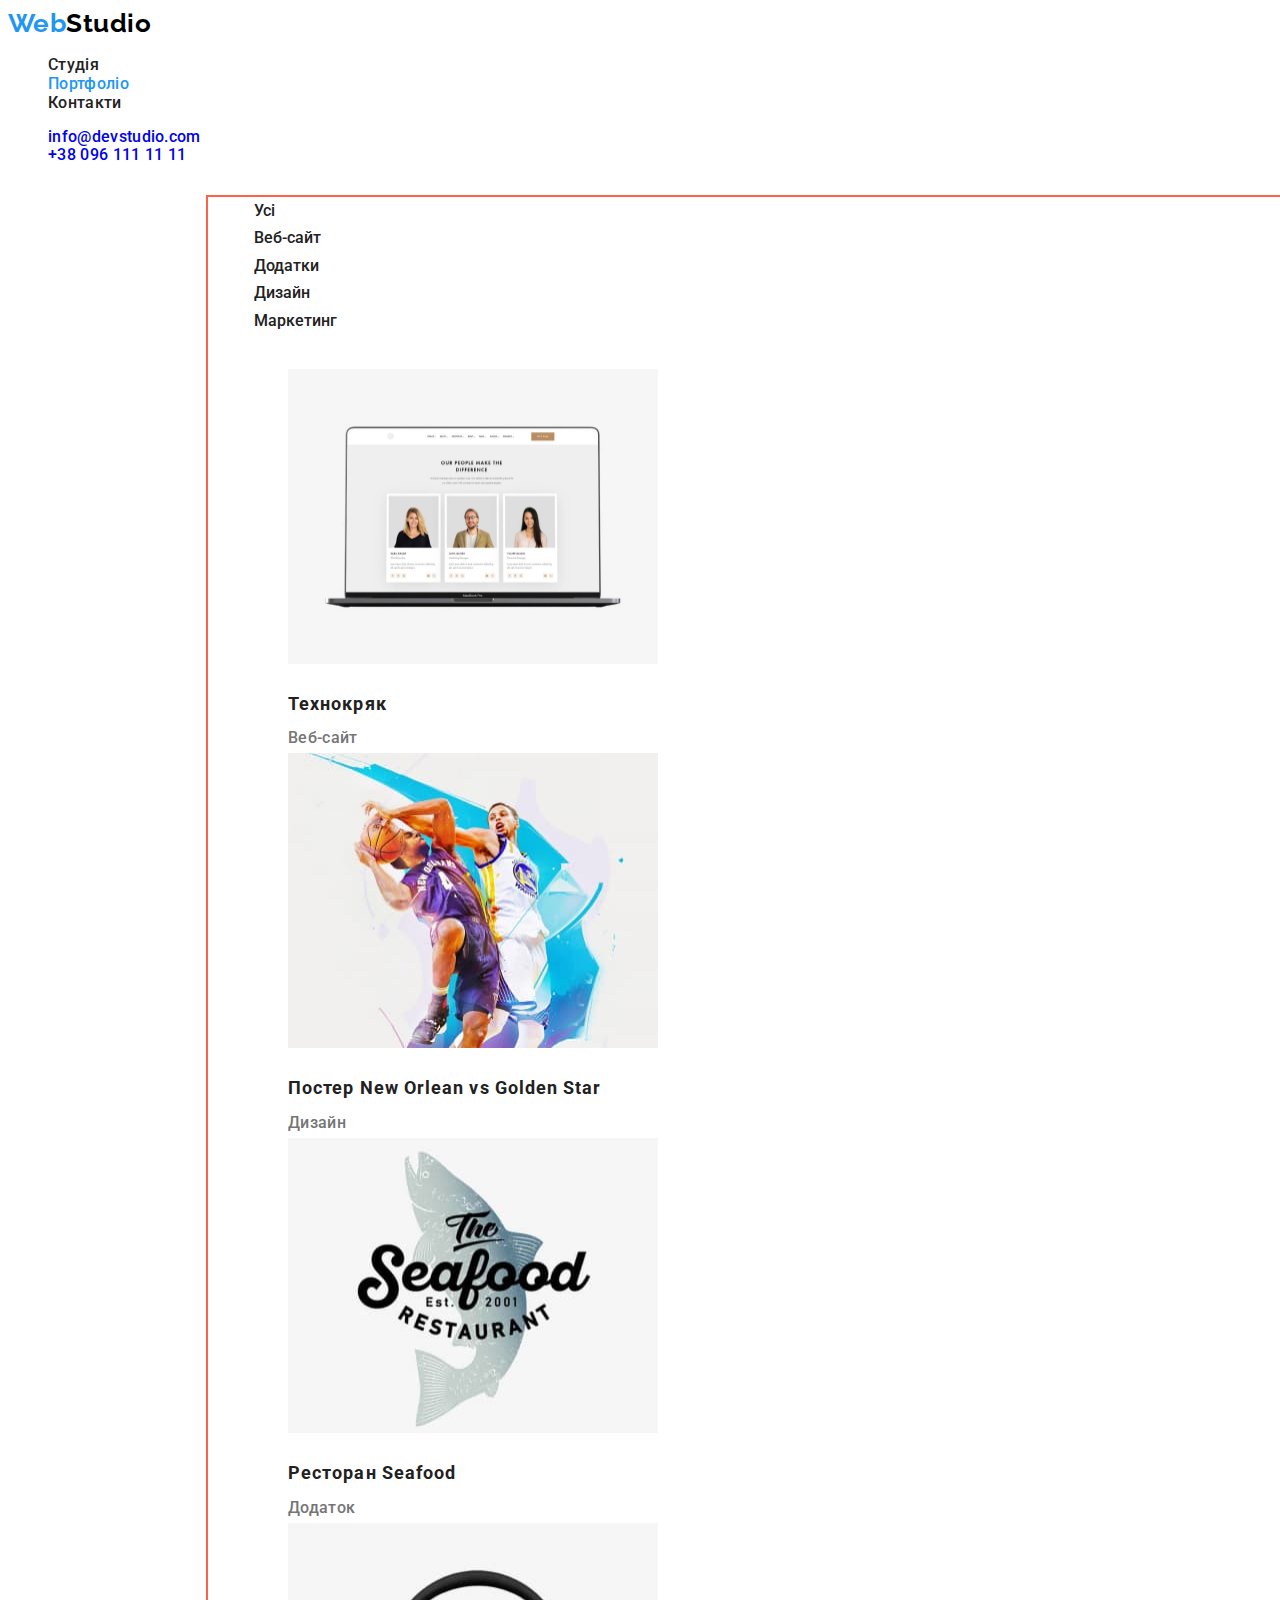
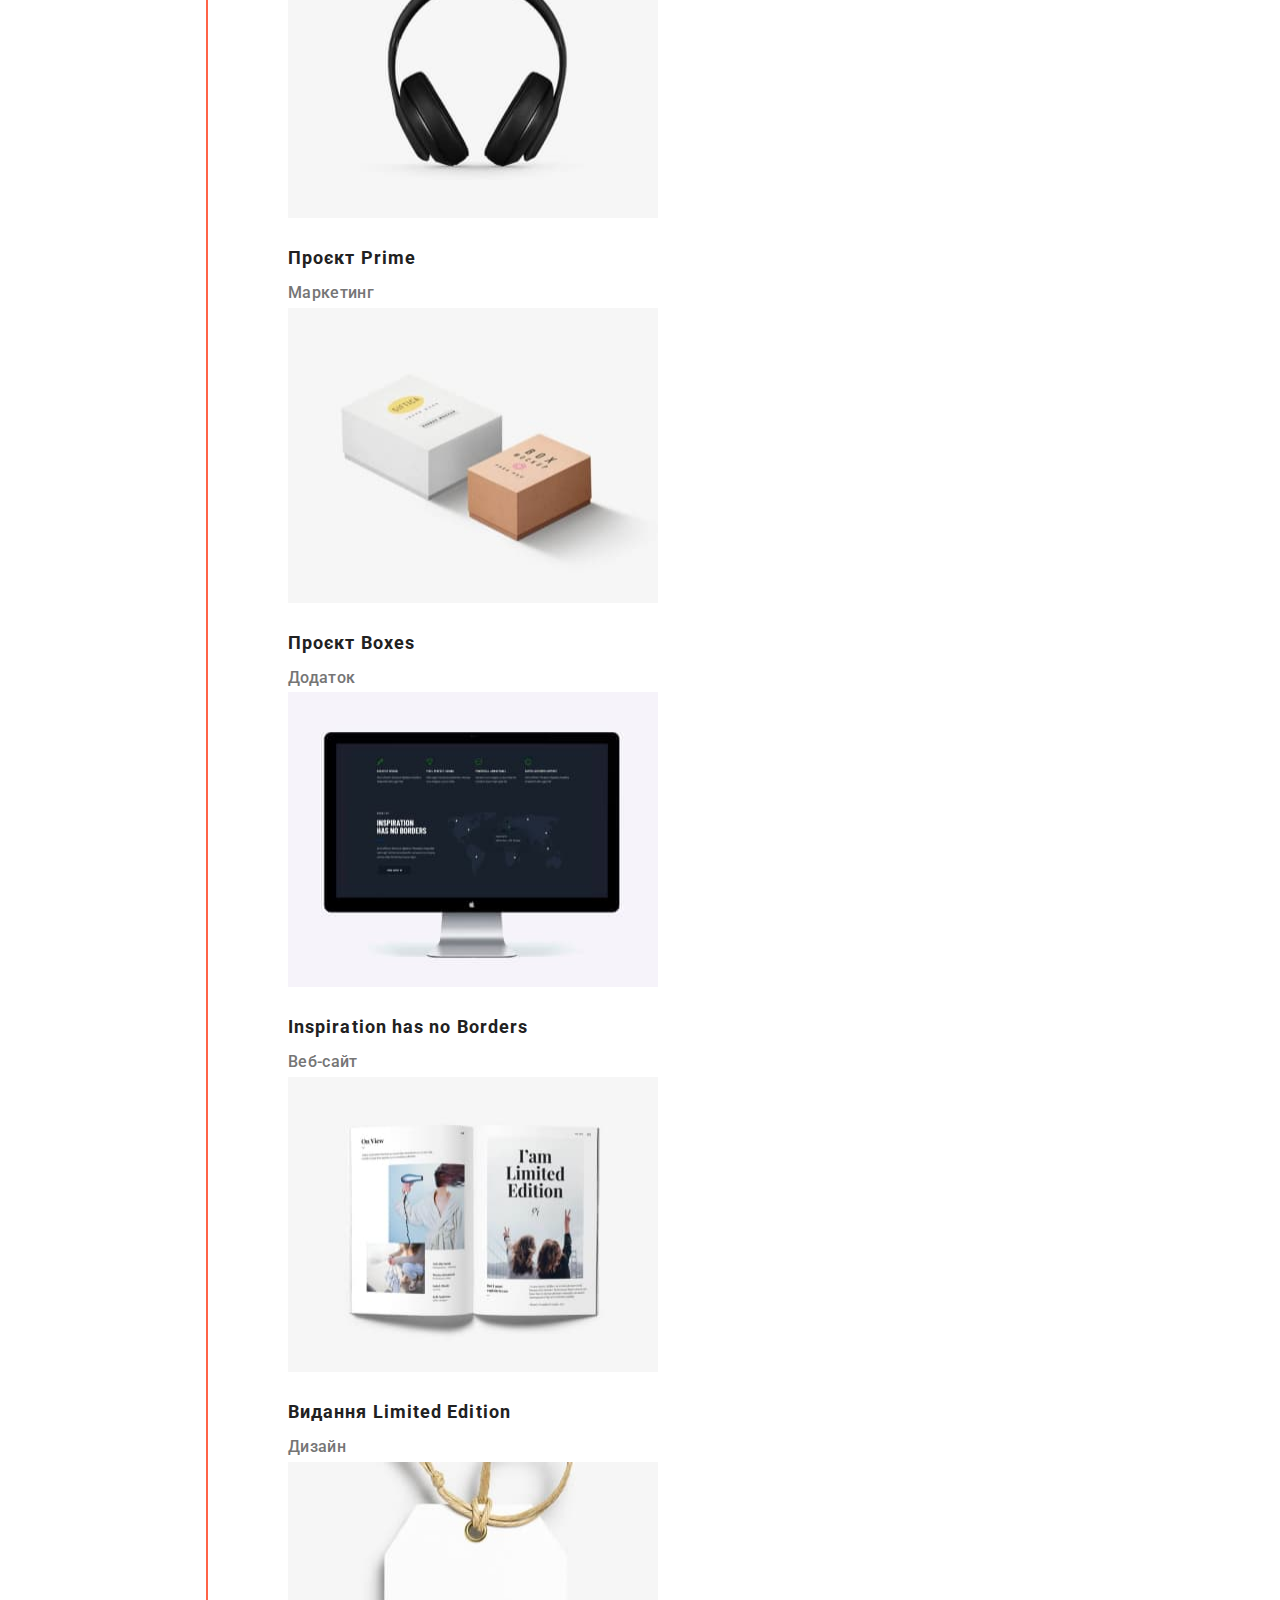
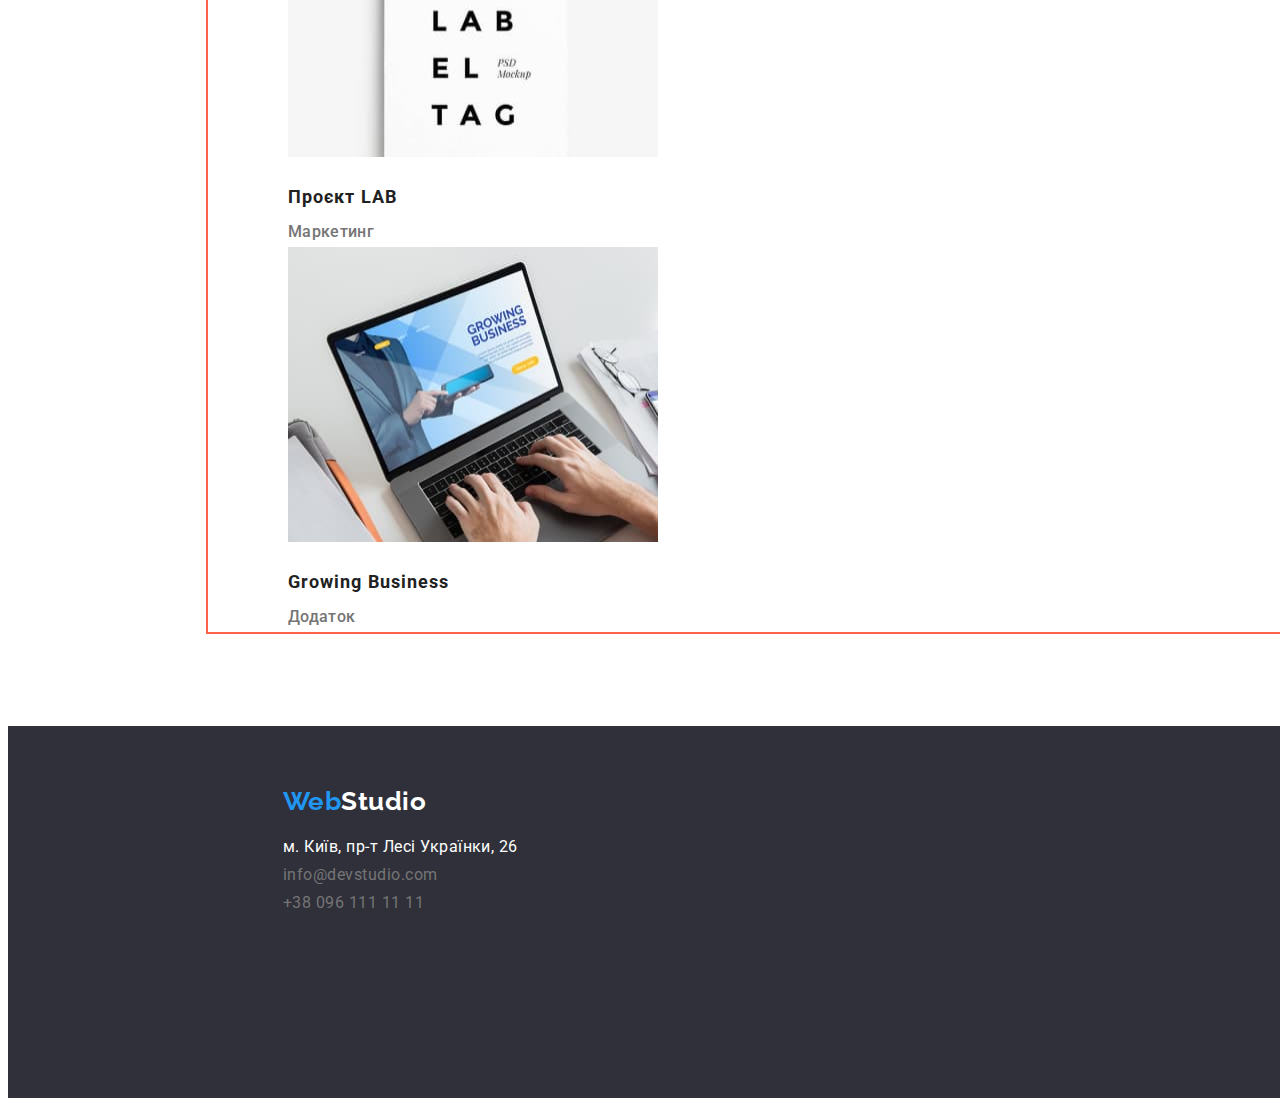
==== portfolio.html @ f2b96645 "hm 3 (1.0)" ====
<!DOCTYPE html>
<html lang="uk">
  <head>
    <meta charset="UTF-8" />
    <meta http-equiv="X-UA-Compatible" content="IE=edge" />
    <meta name="viewport" content="width=device-width, initial-scale=1.0" />
    <title>WebStudio</title>
    <link rel="preconnect" href="https://fonts.googleapis.com" />
    <link rel="preconnect" href="https://fonts.gstatic.com" crossorigin />
    <link
      href="https://fonts.googleapis.com/css2?family=Raleway:ital,wght@0,500;0,700;1,400&family=Roboto:wght@400;500;700&display=swap"
      rel="stylesheet"
    />
    <link rel="stylesheet" href="https://cdnjs.cloudflare.com/ajax/libs/modern-normalize/1.1.0/modern-normalize.min.css" integrity="sha512-wpPYUAdjBVSE4KJnH1VR1HeZfpl1ub8YT/NKx4PuQ5NmX2tKuGu6U/JRp5y+Y8XG2tV+wKQpNHVUX03MfMFn9Q==" crossorigin="anonymous" referrerpolicy="no-referrer" />
    <link rel="stylesheet" href="./css/style.css" />
  </head>
  <body>
    <!--SiteBar-->
    <header class="page-header">
      <nav>
        <a class="logo list" lang="en" href="/"
          ><span class="logoweb">Web</span>Studio</a
        >
        <ul class="list">
          <li><a class="link" href="/index.html">Студія</a></li>
          <li><a class="link active" href="/portfolio.html">Портфоліо</a></li>
          <li><a class="link" href="/">Контакти</a></li>
        </ul>
      </nav>
      <ul class="adres-headerr list">
        <li>
          <a class="list" href="mailto:info@devstudio.com"
            >info@devstudio.com</a
          >
        </li>
        <li><a class="list" href="tel:+380961111111">+38 096 111 11 11</a></li>
      </ul>
    </header>

    <!--All info + filtr-->

    <main>
      <section class="main">
        <div class="container">
        <h2 class="filtr">filtr</h2>
        <ul class="button list">
          <li><button class="botton-filtr" type="button">Усі</button></li>
          <li><button class="botton-filtr" type="button">Веб-сайт</button></li>
          <li><button class="botton-filtr" type="button">Додатки</button></li>
          <li><button class="botton-filtr" type="button">Дизайн</button></li>
          <li><button class="botton-filtr" type="button">Маркетинг</button></li>

          <!--Info block-->

          <li>
            <ul class="menu list">
              <li class="menu-tehno">
                <a class="link" href="">
                  <img
                    src="./images/page2/page8.jpg"
                    alt="laptop"
                    width="370"
                    height="295"
                  />
                  <h3 class="menu-h3">Технокряк</h3>
                  <p class="menu-p">Веб-сайт</p>
                </a>
              </li>
              <li class="menu-disayn">
                <a class="link" href="">
                  <img
                    src="./images/page2/page1.jpg"
                    alt="bascetbal"
                    width="370"
                    height="295"
                  />
                  <h3 class="menu-h3">Постер New Orlean vs Golden Star</h3>
                  <p class="menu-p">Дизайн</p>
                </a>
              </li>
              <li class="menu-restoran">
                <a class="link" href="">
                  <img
                    src="./images/page2/page2.jpg"
                    alt="fishpage"
                    width="370"
                    height="295"
                  />
                  <h3 class="menu-h3">Ресторан Seafood</h3>
                  <p class="menu-p">Додаток</p>
                </a>
              </li>
              <li class="menu-market">
                <a class="link" href="">
                  <img
                    src="./images/page2/page3.jpg"
                    alt="lsten"
                    width="370"
                    height="295"
                  />
                  <h3 class="menu-h3">Проєкт Prime</h3>
                  <p class="menu-p">Маркетинг</p>
                </a>
              </li>
              <li class="menu-proekt">
                <a class="link" href="">
                  <img
                    src="./images/page2/page4.jpg"
                    alt="box"
                    width="370"
                    height="295"
                  />
                  <h3 class="menu-h3">Проєкт Boxes</h3>
                  <p class="menu-p">Додаток</p>
                </a>
              </li>
              <li class="menu-web">
                <a class="link" href="">
                  <img
                    src="./images/page2/page9.jpg"
                    alt="imac"
                    width="370"
                    height="295"
                  />
                  <h3 class="menu-h3">Inspiration has no Borders</h3>
                  <p class="menu-p">Веб-сайт</p>
                </a>
              </li>
              <li class="menu-limited">
                <a class="link" href="">
                  <img
                    src="./images/page2/page5.jpg"
                    alt="book"
                    width="370"
                    height="295"
                  />
                  <h3 class="menu-h3">Видання Limited Edition</h3>
                  <p class="menu-p">Дизайн</p>
                </a>
              </li>
              <li class="menu-mark">
                <a class="link" href="">
                  <img
                    src="./images/page2/page6.jpg"
                    alt="sale"
                    width="370"
                    height="295"
                  />
                  <h3 class="menu-h3">Проєкт LAB</h3>
                  <p class="menu-p">Маркетинг</p>
                </a>
              </li>
              <li class="menu-busines">
                <a class="link" href="">
                  <img
                    src="./images/page2/page7.jpg"
                    alt="deloper"
                    width="370"
                    height="295"
                  />
                  <h3 class="menu-h3">Growing Business</h3>
                  <p class="menu-p">Додаток</p>
                </a>
              </li>
            </ul>
          </li>
        </ul>
      </div>
      </section>
    </main>

    <!--adress footer-->

    <footer >
      <div class="footer-all">
        <a class="logo-footer list" lang="en" href="/"
          ><span class= "logoweb">Web</span>Studio</a>
        <address class="addres">
          <ul class="addres-ul list">
            <li>
              <a class="str list" href="https://goo.gl/maps/yThBwbWwu9JTvZc1A"
                >м. Київ, пр-т Лесі Українки, 26</a
              >
            </li>
            <li>
              <a class="adres-footer list" href="mailto:info@devstudio.com"
                >info@devstudio.com</a
              >
            </li>
            <li>
              <a class="adres-footer list" href="tel:+380961111111">+38 096 111 11 11</a>
            </li>
          </ul>
        </address>
      </div>
    </footer>
  </body>
</html>
---- css/style.css ----
:root {
    --brand-color:#212121;
    --bacraund-color-button:#2196F3;
    --p-color:#757575;
    --hero-white: #ffffff;
    --fon:#2F303A;
}

/* King tags */
body {
    color: var(--p-color);
    font-family: Roboto, sans-serif;
    letter-spacing: 0.03em;
    width: 1600px;
}

.container {
    margin-left: auto;
    margin-right: auto;
    width: 1200px;
    outline: 2px solid tomato;
}

.list {
    text-decoration: none;
    list-style:none;
}

/*  Reset */
h1, h2, h3, h4, h5, h6, p {
    margin: 0;
    padding: 0;
}

/* LogoTipe (logo span) */

.logo {
    color: #000;
    font-family: 'Raleway';
    font-weight: 700;
    font-size: 26px;
    line-height: 1.2;
    }

.logoweb {
    color: var(--bacraund-color-button);
}

/* Naw Header */

.link {
    color: var(--brand-color);
    text-decoration:none;
    font-weight: 500;
    line-height: 16px;
    letter-spacing: 0.02em;
}
.link:hover {
    color: var(--bacraund-color-button);
}

.active {
    color: var(--bacraund-color-button);
}

/* Nav adress */

.adres-headerr {
    color: var(--p-color);
    font-weight: 500;
    line-height: 1.14;
    letter-spacing: 0.02em;
    margin-bottom: 32px;
}

.adres-headerr a:focus,
.adres-headerr a:hover {
    color: var(--bacraund-color-button)
}
/* Hero */

.hero {
    background-color: #2F303A;

    height: 600px;
    margin-bottom: 94px;
}

.hero-text {
    font-weight: 900;
    font-size: 44px;
    line-height: 1.36;
    text-align: center;
    letter-spacing: 0.06em;
    color: var(--hero-white);


}

/* Button all */

.hero-button {
    font-family: 'Roboto';
    cursor: pointer; 
    background: var(--bacraund-color-button);
    border-radius: 4px;
    color: var(--hero-white);
    font-weight: 700;
    font-size: 16px;
    line-height: 1.8;


    min-height: 50px;
    width: 216px;

    padding: 10px 32px;
    border-radius: 4px;
    box-shadow: 0px 4px 4px rgba(0, 0, 0, 0.15);
    border-radius: 4px;
    border: 0;
}

.hero-button:focus,
.hero-button:hover {
    background-color: var(--hero-white);
    color: var(--bacraund-color-button);
}
/*  /Hero button  */



/* Button filtr */

.botton-filtr {
    font-family: 'Roboto';
    font-weight: 500;
    font-size: 16px;
    line-height: 1.6;
    color: var(--brand-color);
    text-align: center;
    border: 0;
    background-color: var(--hero-white);
    border-radius: 4px;
}

.botton-filtr:focus, 
.botton-filtr:hover {
    background-color: var(--bacraund-color-button);
    color: var(--hero-white);

}

/* /Button filtr */



/* TEXT MAIN */

.size-info {
    color: var(--brand-color);
    font-weight: 700;
    font-size: 14px;
    line-height: 1.4;
    text-transform: uppercase;
    color: var(--brand-color);

    margin-bottom: 10px;
}

.info-p {
    margin-bottom: 94px;
}



/* Portfolio */

.us-work {
    font-weight: 700;
    font-size: 36px;
    line-height: 1.16;
    text-align: center;
    color: var(--brand-color);

    margin-bottom: 50px;
}

.us-img {
    margin-bottom: 188px;
}

.us-team {
    margin-bottom: 94px;
}

.us-team img {
    margin-bottom: 30px;
}

.us-team li {
    width: 270px;
    min-height: 368px;
    box-shadow: 0px 1px 3px rgba(0, 0, 0, 0.12), 0px 1px 1px rgba(0, 0, 0, 0.14), 0px 2px 1px rgba(0, 0, 0, 0.2);
    border-radius: 0px 0px 4px 4px;
}

.delopers {
    font-weight: 500;
    font-size: 16px;
    line-height: 1.18;
    color: var(--brand-color);

    margin-bottom: 10px;
}

.delopers-p {
    font-size: 16px;
    line-height: 1.9;

    margin-bottom: 30px;
}



/* Button Filtr */


.botton-filtr {
    cursor: pointer;
}

.botton-filtr :focus,
.botton-filtr :hover {
    cursor: pointer;
    background-color: var(--bacraund-color-button);
    color: aqua;
}

/* Menu portfolio */

.menu {
    margin-top: 34px;
}

.menu li:hover {
    border: 1px solid #EEEEEE;
box-shadow: 0px 4px 4px rgba(0, 0, 0, 0.25);
}

.menu-p {
    color: var(--p-color);
    font-size: 16px;
    line-height: 1.87;
    text-decoration:none;

    margin-top: 4px;
}

.menu-h3 {
    font-weight: 700;
    font-size: 18px;
    line-height: 1.77;
    letter-spacing: 0.06em;
    list-style:none;
    text-decoration:none;
    color: var(--brand-color);

    margin-top: 20px;
}

.filtr {
    position: absolute;
    top: -9999px;
    left: -9999px;
     
}



/* Footer portfolio */

.logo-footer {
    color: var(--hero-white);
    font-family: 'Raleway';
    font-weight: 700;
    font-size: 26px;
    line-height: 1.2;

    margin-left: 215px;
}

.adres-footer {
    color: var(--p-color);
    font-style: normal;
}

.addres .addres-ul {
    margin-left: 215px;
    margin-top: 20px;
    padding: 0;
}

.addres-ul li {
    margin-bottom: 9px;
}

.addres-ul :hover {
    color: var(--bacraund-color-button);
}

.str {
    color: var(--hero-white);
    font-style:normal;
}

.footer-all {
    background-color: var(--fon);
    width: 1600px;
    min-height: 252px;
    padding: 60px;
    margin-top: 94px;
}
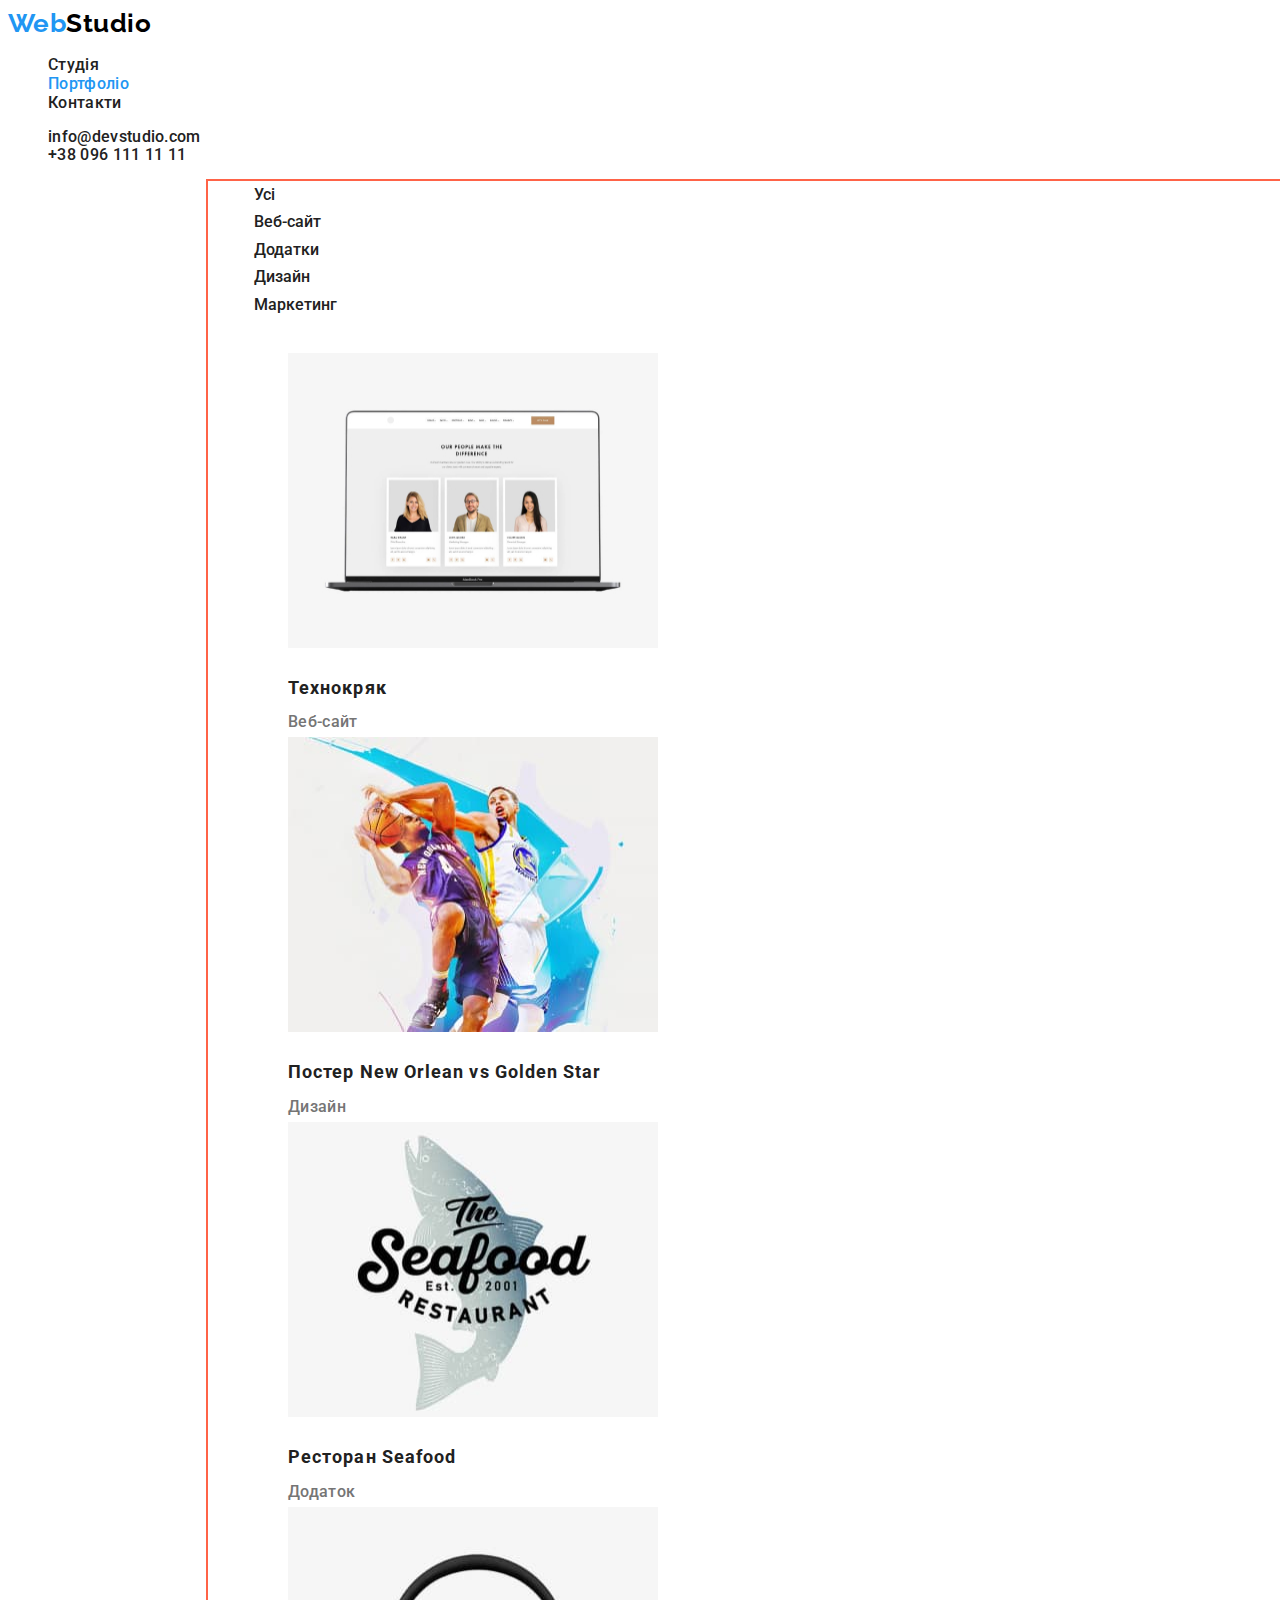
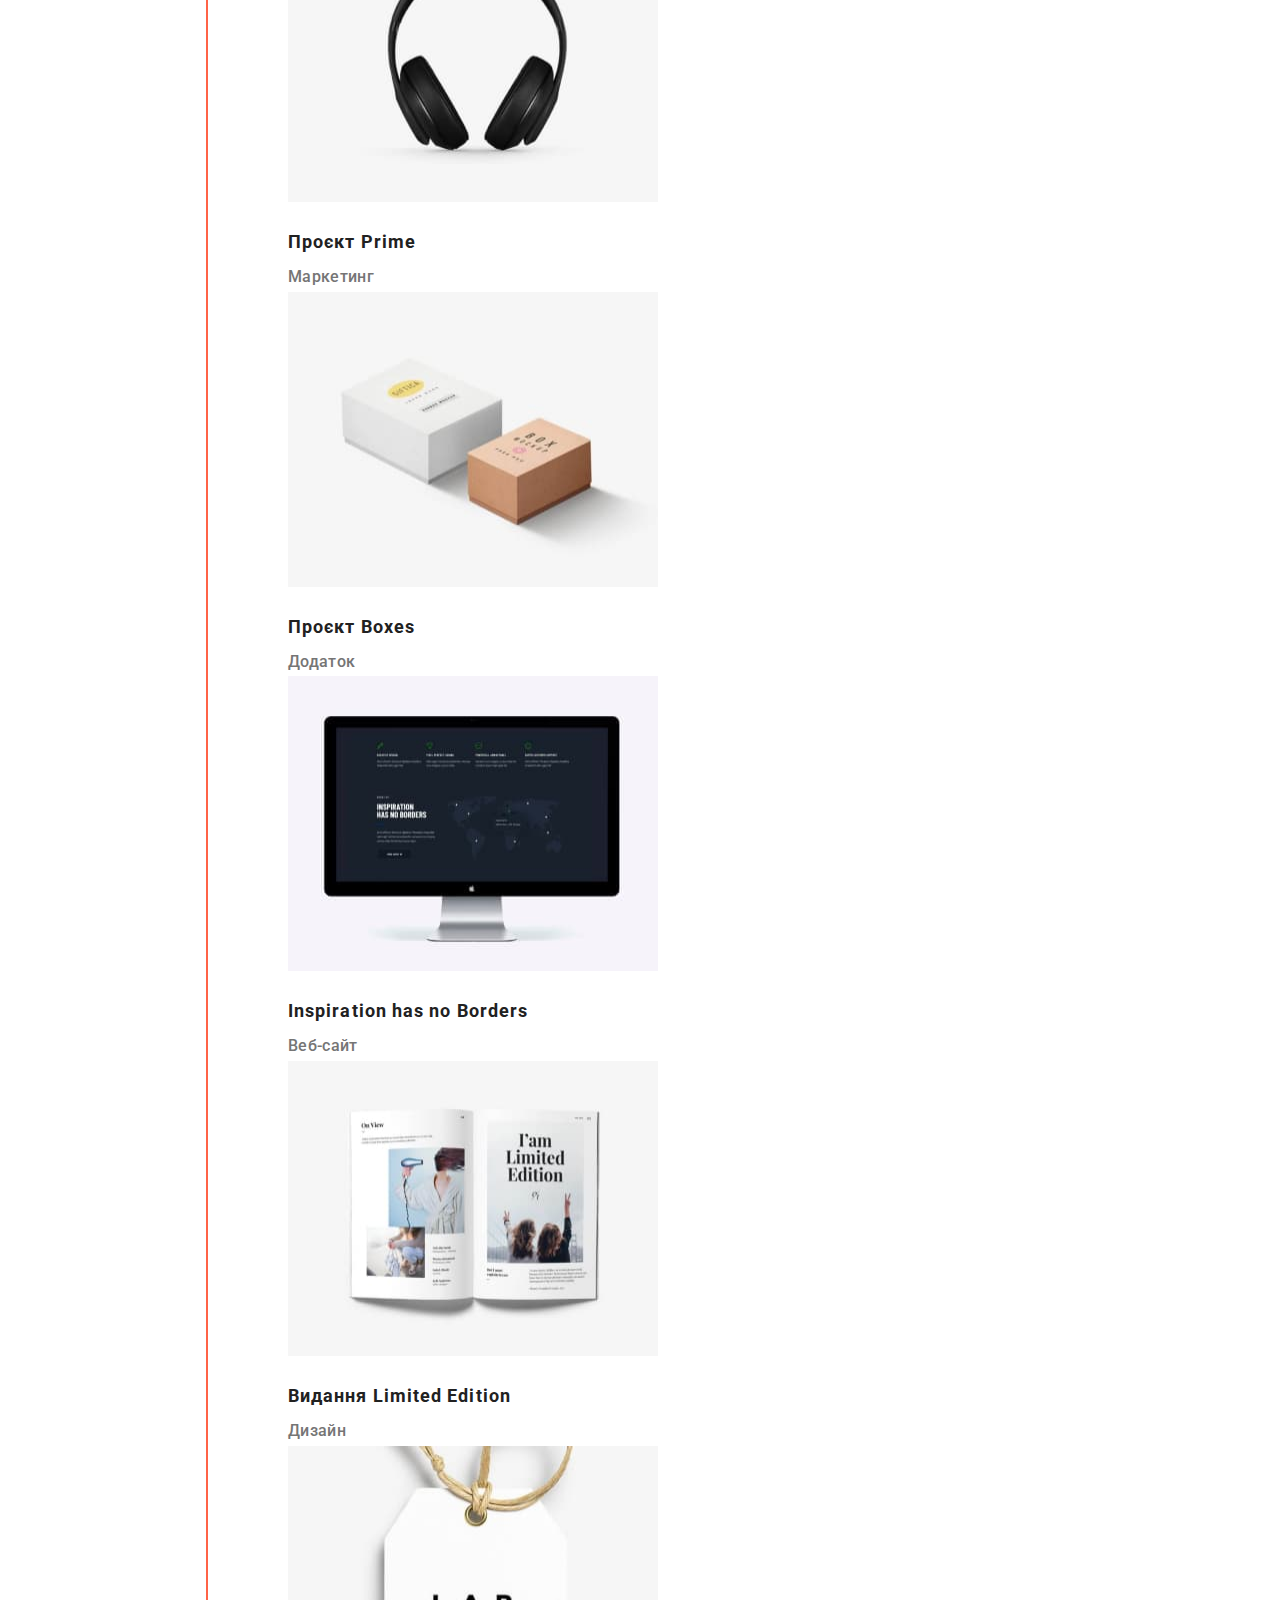
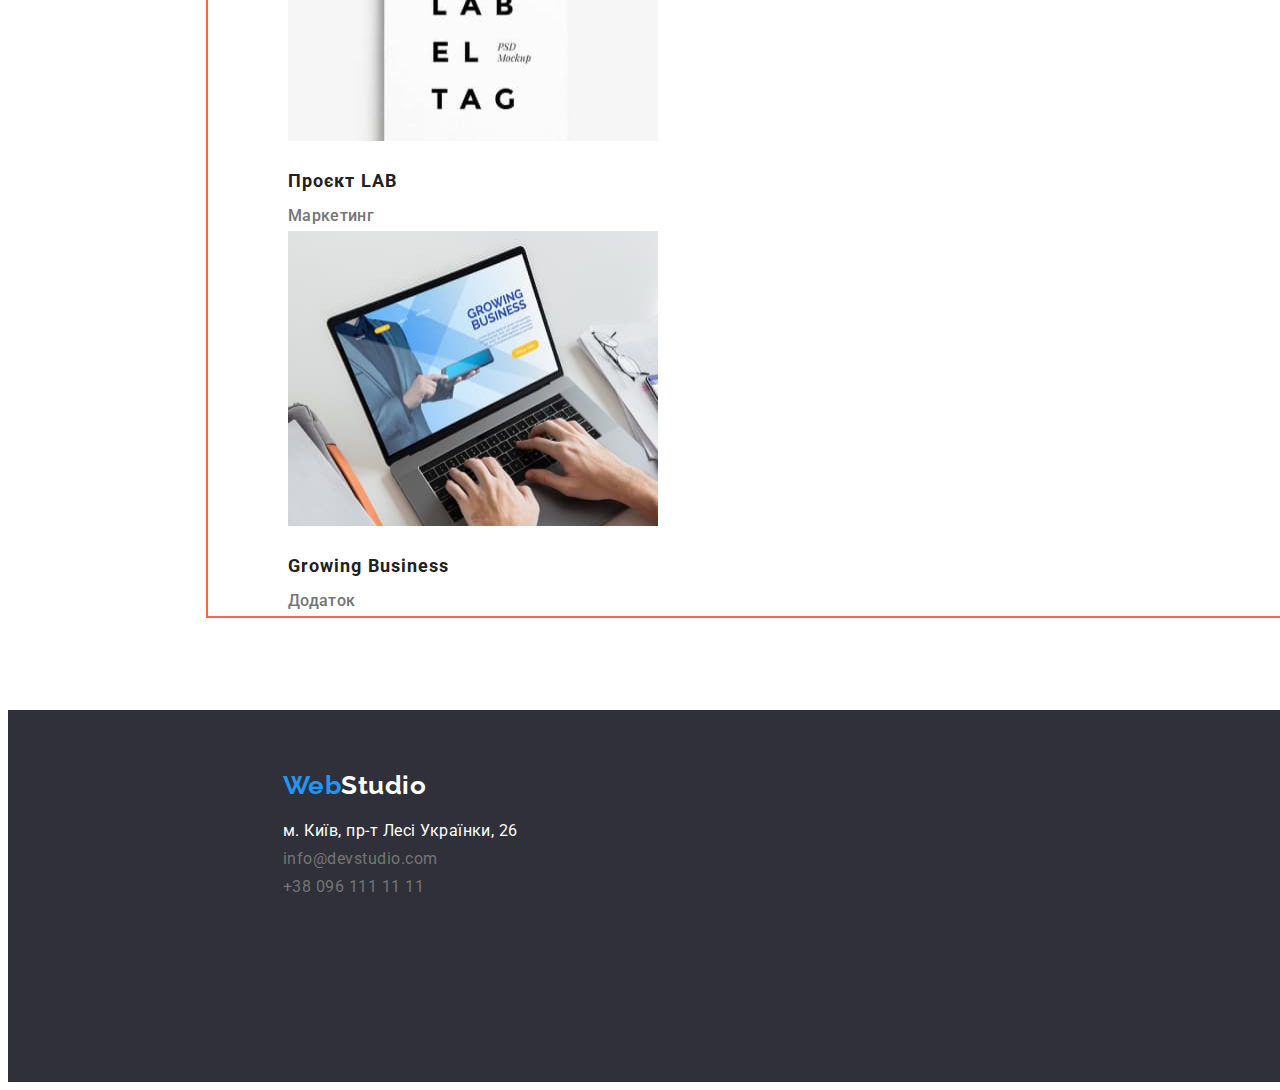
==== commit a892b814: "0" ====
--- a/portfolio.html
+++ b/portfolio.html
@@ -29,11 +29,11 @@
       </nav>
       <ul class="adres-headerr list">
         <li>
-          <a class="list" href="mailto:info@devstudio.com"
+          <a class="list link" href="mailto:info@devstudio.com"
             >info@devstudio.com</a
           >
         </li>
-        <li><a class="list" href="tel:+380961111111">+38 096 111 11 11</a></li>
+        <li><a class="list link" href="tel:+380961111111">+38 096 111 11 11</a></li>
       </ul>
     </header>
 
@@ -55,7 +55,7 @@
           <li>
             <ul class="menu list">
               <li class="menu-tehno">
-                <a class="link" href="">
+                <a class="link " href="">
                   <img
                     src="./images/page2/page8.jpg"
                     alt="laptop"
--- a/css/style.css
+++ b/css/style.css
@@ -40,13 +40,34 @@
     font-weight: 700;
     font-size: 26px;
     line-height: 1.2;
+    margin-right: 50px;
     }
 
 .logoweb {
     color: var(--bacraund-color-button);
 }
 
+
 /* Naw Header */
+
+.menu-nav {
+    display: flex;
+    align-items: baseline;
+    justify-content: space-around;
+    margin: 25px;
+}
+
+.site-nav {
+    display: flex;
+    margin: 0;
+
+}
+
+.site-nav .item:not(:last-child) {
+    margin-right: 50px;
+}
+
+
 
 .link {
     color: var(--brand-color);
@@ -64,13 +85,22 @@
 }
 
 /* Nav adress */
+
+.addres-item {
+    display: flex;
+}
+
+.addres-item .item + .item {
+    margin-left: 50px;
+}
 
 .adres-headerr {
     color: var(--p-color);
     font-weight: 500;
     line-height: 1.14;
     letter-spacing: 0.02em;
-    margin-bottom: 32px;
+
+    margin: 0;
 }
 
 .adres-headerr a:focus,
@@ -156,6 +186,12 @@
 
 /* TEXT MAIN */
 
+.progres {
+    display: flex;
+    
+    padding: 0;
+}
+
 .size-info {
     color: var(--brand-color);
     font-weight: 700;
@@ -171,7 +207,9 @@
     margin-bottom: 94px;
 }
 
-
+.info-flex {
+    margin-right: 30px;
+}
 
 /* Portfolio */
 
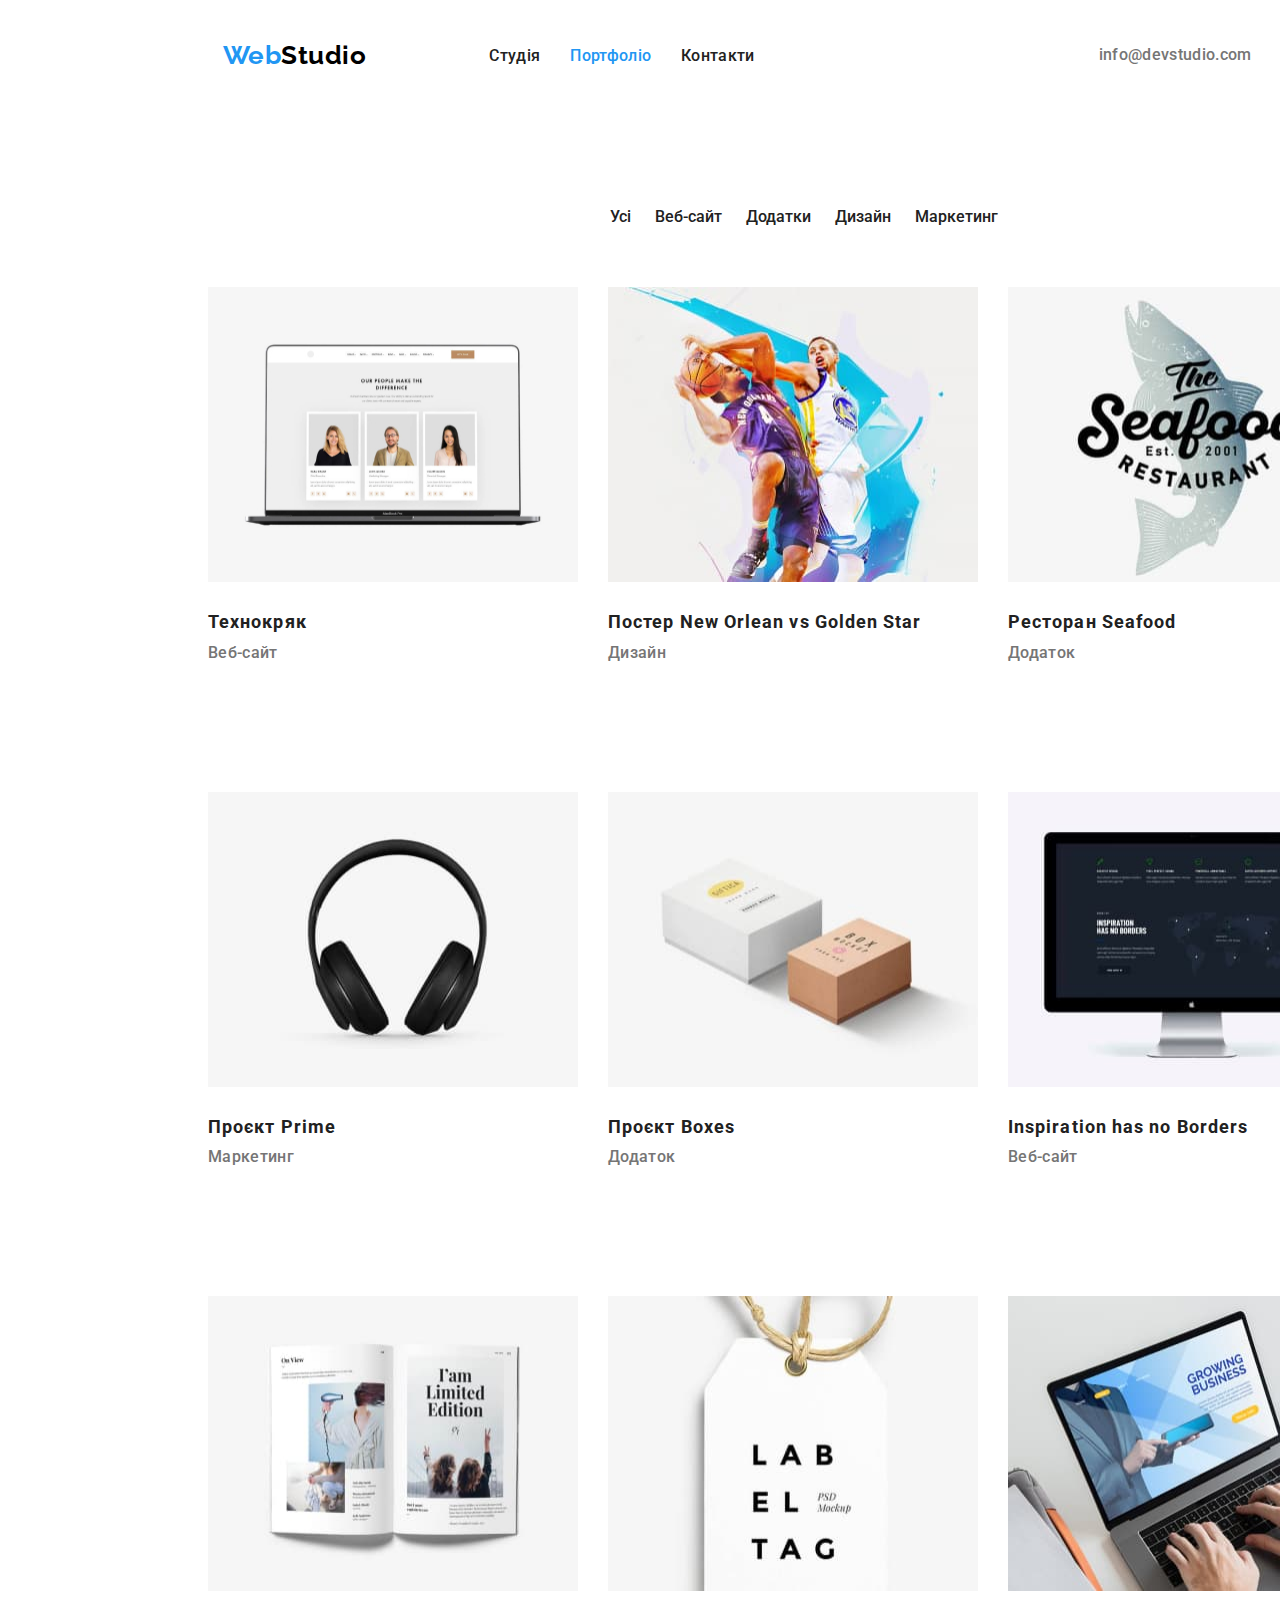
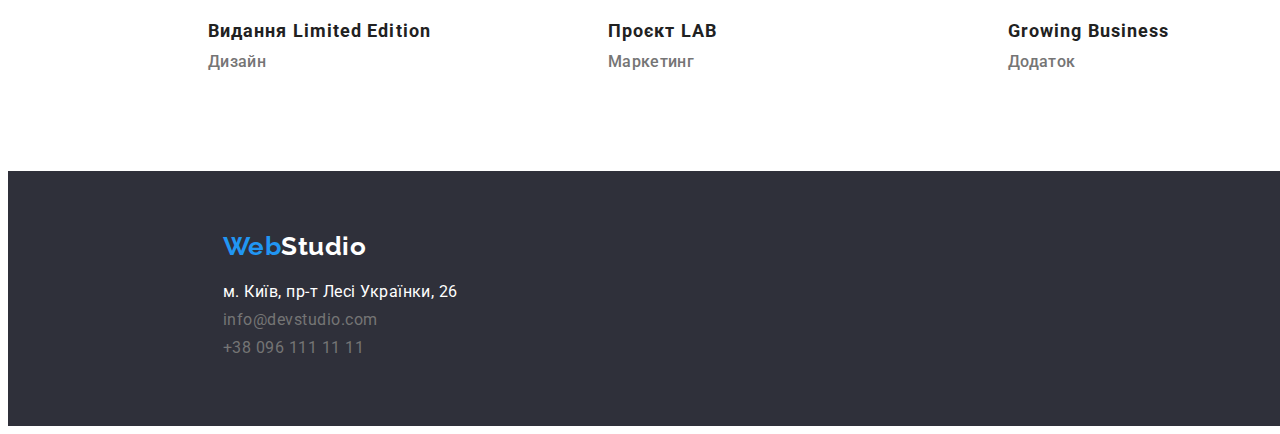
==== commit 2371f956: "the end" ====
--- a/portfolio.html
+++ b/portfolio.html
@@ -11,30 +11,48 @@
       href="https://fonts.googleapis.com/css2?family=Raleway:ital,wght@0,500;0,700;1,400&family=Roboto:wght@400;500;700&display=swap"
       rel="stylesheet"
     />
-    <link rel="stylesheet" href="https://cdnjs.cloudflare.com/ajax/libs/modern-normalize/1.1.0/modern-normalize.min.css" integrity="sha512-wpPYUAdjBVSE4KJnH1VR1HeZfpl1ub8YT/NKx4PuQ5NmX2tKuGu6U/JRp5y+Y8XG2tV+wKQpNHVUX03MfMFn9Q==" crossorigin="anonymous" referrerpolicy="no-referrer" />
+    <link
+      rel="stylesheet"
+      href="https://cdnjs.cloudflare.com/ajax/libs/modern-normalize/1.1.0/modern-normalize.min.css"
+      integrity="sha512-wpPYUAdjBVSE4KJnH1VR1HeZfpl1ub8YT/NKx4PuQ5NmX2tKuGu6U/JRp5y+Y8XG2tV+wKQpNHVUX03MfMFn9Q=="
+      crossorigin="anonymous"
+      referrerpolicy="no-referrer"
+    />
     <link rel="stylesheet" href="./css/style.css" />
   </head>
   <body>
     <!--SiteBar-->
-    <header class="page-header">
-      <nav>
-        <a class="logo list" lang="en" href="/"
-          ><span class="logoweb">Web</span>Studio</a
-        >
-        <ul class="list">
-          <li><a class="link" href="/index.html">Студія</a></li>
-          <li><a class="link active" href="/portfolio.html">Портфоліо</a></li>
-          <li><a class="link" href="/">Контакти</a></li>
-        </ul>
-      </nav>
-      <ul class="adres-headerr list">
-        <li>
-          <a class="list link" href="mailto:info@devstudio.com"
-            >info@devstudio.com</a
-          >
-        </li>
-        <li><a class="list link" href="tel:+380961111111">+38 096 111 11 11</a></li>
-      </ul>
+    <header>
+      <div class="header-container container">
+        <nav>
+          <ul class="heder-list list">
+            <li class="item">
+              <a class="logo list" lang="en" href="/"
+                ><span class="logoweb">Web</span>Studio</a
+              >
+            </li>
+            <li class=""><a class="item link" href="/index.html">Студія</a></li>
+            <li class="">
+              <a class="item link active" href="/portfolio.html">Портфоліо</a>
+            </li>
+            <li class=""><a class="item link" href="/">Контакти</a></li>
+          </ul>
+        </nav>
+        <div>
+          <ul class="adres-headerr heder-list-con list">
+            <li class=" ">
+              <a class="list item" href="mailto:info@devstudio.com"
+                >info@devstudio.com</a
+              >
+            </li>
+            <li class="">
+              <a class="list item" href="tel:+380961111111"
+                >+38 096 111 11 11</a
+              >
+            </li>
+          </ul>
+        </div>
+      </div>
     </header>
 
     <!--All info + filtr-->
@@ -42,139 +60,150 @@
     <main>
       <section class="main">
         <div class="container">
-        <h2 class="filtr">filtr</h2>
-        <ul class="button list">
-          <li><button class="botton-filtr" type="button">Усі</button></li>
-          <li><button class="botton-filtr" type="button">Веб-сайт</button></li>
-          <li><button class="botton-filtr" type="button">Додатки</button></li>
-          <li><button class="botton-filtr" type="button">Дизайн</button></li>
-          <li><button class="botton-filtr" type="button">Маркетинг</button></li>
-
-          <!--Info block-->
-
-          <li>
-            <ul class="menu list">
-              <li class="menu-tehno">
-                <a class="link " href="">
-                  <img
-                    src="./images/page2/page8.jpg"
-                    alt="laptop"
-                    width="370"
-                    height="295"
-                  />
-                  <h3 class="menu-h3">Технокряк</h3>
-                  <p class="menu-p">Веб-сайт</p>
-                </a>
-              </li>
-              <li class="menu-disayn">
-                <a class="link" href="">
-                  <img
-                    src="./images/page2/page1.jpg"
-                    alt="bascetbal"
-                    width="370"
-                    height="295"
-                  />
-                  <h3 class="menu-h3">Постер New Orlean vs Golden Star</h3>
-                  <p class="menu-p">Дизайн</p>
-                </a>
-              </li>
-              <li class="menu-restoran">
-                <a class="link" href="">
-                  <img
-                    src="./images/page2/page2.jpg"
-                    alt="fishpage"
-                    width="370"
-                    height="295"
-                  />
-                  <h3 class="menu-h3">Ресторан Seafood</h3>
-                  <p class="menu-p">Додаток</p>
-                </a>
-              </li>
-              <li class="menu-market">
-                <a class="link" href="">
-                  <img
-                    src="./images/page2/page3.jpg"
-                    alt="lsten"
-                    width="370"
-                    height="295"
-                  />
-                  <h3 class="menu-h3">Проєкт Prime</h3>
-                  <p class="menu-p">Маркетинг</p>
-                </a>
-              </li>
-              <li class="menu-proekt">
-                <a class="link" href="">
-                  <img
-                    src="./images/page2/page4.jpg"
-                    alt="box"
-                    width="370"
-                    height="295"
-                  />
-                  <h3 class="menu-h3">Проєкт Boxes</h3>
-                  <p class="menu-p">Додаток</p>
-                </a>
-              </li>
-              <li class="menu-web">
-                <a class="link" href="">
-                  <img
-                    src="./images/page2/page9.jpg"
-                    alt="imac"
-                    width="370"
-                    height="295"
-                  />
-                  <h3 class="menu-h3">Inspiration has no Borders</h3>
-                  <p class="menu-p">Веб-сайт</p>
-                </a>
-              </li>
-              <li class="menu-limited">
-                <a class="link" href="">
-                  <img
-                    src="./images/page2/page5.jpg"
-                    alt="book"
-                    width="370"
-                    height="295"
-                  />
-                  <h3 class="menu-h3">Видання Limited Edition</h3>
-                  <p class="menu-p">Дизайн</p>
-                </a>
-              </li>
-              <li class="menu-mark">
-                <a class="link" href="">
-                  <img
-                    src="./images/page2/page6.jpg"
-                    alt="sale"
-                    width="370"
-                    height="295"
-                  />
-                  <h3 class="menu-h3">Проєкт LAB</h3>
-                  <p class="menu-p">Маркетинг</p>
-                </a>
-              </li>
-              <li class="menu-busines">
-                <a class="link" href="">
-                  <img
-                    src="./images/page2/page7.jpg"
-                    alt="deloper"
-                    width="370"
-                    height="295"
-                  />
-                  <h3 class="menu-h3">Growing Business</h3>
-                  <p class="menu-p">Додаток</p>
-                </a>
-              </li>
-            </ul>
-          </li>
-        </ul>
-      </div>
+          <h2 class="filtr">filtr</h2>
+          <ul class="button filtr-flex list">
+            <li class="">
+              <button class="botton-filtr flex" type="button">Усі</button>
+            </li>
+            <li class="">
+              <button class="botton-filtr flex" type="button">Веб-сайт</button>
+            </li>
+            <li class="">
+              <button class="botton-filtr flex" type="button">Додатки</button>
+            </li>
+            <li class="">
+              <button class="botton-filtr flex" type="button">Дизайн</button>
+            </li>
+            <li class="">
+              <button class="botton-filtr flex" type="button">Маркетинг</button>
+            </li>
+
+            <!--Info block-->
+
+            <li class="">
+              <ul class="menu card-set list">
+                <li class="menu-tehno items">
+                  <a class="link" href="">
+                    <img
+                      src="./images/page2/page8.jpg"
+                      alt="laptop"
+                      width="370"
+                      height="295"
+                    />
+                    <h3 class="menu-h3">Технокряк</h3>
+                    <p class="menu-p">Веб-сайт</p>
+                  </a>
+                </li>
+                <li class="menu-disayn items">
+                  <a class="link" href="">
+                    <img
+                      src="./images/page2/page1.jpg"
+                      alt="bascetbal"
+                      width="370"
+                      height="295"
+                    />
+                    <h3 class="menu-h3">Постер New Orlean vs Golden Star</h3>
+                    <p class="menu-p">Дизайн</p>
+                  </a>
+                </li>
+                <li class="menu-restoran items">
+                  <a class="link" href="">
+                    <img
+                      src="./images/page2/page2.jpg"
+                      alt="fishpage"
+                      width="370"
+                      height="295"
+                    />
+                    <h3 class="menu-h3">Ресторан Seafood</h3>
+                    <p class="menu-p">Додаток</p>
+                  </a>
+                </li>
+                <li class="menu-market items">
+                  <a class="link" href="">
+                    <img
+                      src="./images/page2/page3.jpg"
+                      alt="lsten"
+                      width="370"
+                      height="295"
+                    />
+                    <h3 class="menu-h3">Проєкт Prime</h3>
+                    <p class="menu-p">Маркетинг</p>
+                  </a>
+                </li>
+                <li class="menu-proekt items">
+                  <a class="link" href="">
+                    <img
+                      src="./images/page2/page4.jpg"
+                      alt="box"
+                      width="370"
+                      height="295"
+                    />
+                    <h3 class="menu-h3">Проєкт Boxes</h3>
+                    <p class="menu-p">Додаток</p>
+                  </a>
+                </li>
+                <li class="menu-web items">
+                  <a class="link" href="">
+                    <img
+                      src="./images/page2/page9.jpg"
+                      alt="imac"
+                      width="370"
+                      height="295"
+                    />
+                    <h3 class="menu-h3">Inspiration has no Borders</h3>
+                    <p class="menu-p">Веб-сайт</p>
+                  </a>
+                </li>
+                <li class="menu-limited items">
+                  <a class="link" href="">
+                    <img
+                      src="./images/page2/page5.jpg"
+                      alt="book"
+                      width="370"
+                      height="295"
+                    />
+                    <h3 class="menu-h3">Видання Limited Edition</h3>
+                    <p class="menu-p">Дизайн</p>
+                  </a>
+                </li>
+                <li class="menu-mark items">
+                  <a class="link" href="">
+                    <img
+                      src="./images/page2/page6.jpg"
+                      alt="sale"
+                      width="370"
+                      height="295"
+                    />
+                    <h3 class="menu-h3">Проєкт LAB</h3>
+                    <p class="menu-p">Маркетинг</p>
+                  </a>
+                </li>
+                <li class="menu-busines items">
+                  <a class="link" href="">
+                    <img
+                      src="./images/page2/page7.jpg"
+                      alt="deloper"
+                      width="370"
+                      height="295"
+                    />
+                    <h3 class="menu-h3">Growing Business</h3>
+                    <p class="menu-p">Додаток</p>
+                  </a>
+                </li>
+              </ul>
+            </li>
+          </ul>
+        </div>
       </section>
     </main>
 
     <!--adress footer-->
 
-    <footer >
+    <footer>
       <div class="footer-all">
         <a class="logo-footer list" lang="en" href="/"
-          ><span class= "logoweb">Web</span>Studio</a>
+          ><span class="logoweb">Web</span>Studio</a
+        >
         <address class="addres">
           <ul class="addres-ul list">
             <li>
@@ -188,7 +217,9 @@
               >
             </li>
             <li>
-              <a class="adres-footer list" href="tel:+380961111111">+38 096 111 11 11</a>
+              <a class="adres-footer list" href="tel:+380961111111"
+                >+38 096 111 11 11</a
+              >
             </li>
           </ul>
         </address>
--- a/css/style.css
+++ b/css/style.css
@@ -17,17 +17,20 @@
 .container {
     margin-left: auto;
     margin-right: auto;
+    padding-left: 15px;
+    padding-right: 15px;
     width: 1200px;
-    outline: 2px solid tomato;
+    /* outline: 2px solid tomato; */
 }
 
 .list {
     text-decoration: none;
-    list-style:none;
+    list-style: none;
+    color: currentColor;
 }
 
 /*  Reset */
-h1, h2, h3, h4, h5, h6, p {
+h1, h2, h3, h4, h5, h6, p, ul {
     margin: 0;
     padding: 0;
 }
@@ -40,7 +43,9 @@
     font-weight: 700;
     font-size: 26px;
     line-height: 1.2;
-    margin-right: 50px;
+
+    margin-right: 93px;
+    margin-left: 200px;
     }
 
 .logoweb {
@@ -50,24 +55,32 @@
 
 /* Naw Header */
 
-.menu-nav {
-    display: flex;
-    align-items: baseline;
-    justify-content: space-around;
-    margin: 25px;
-}
-
-.site-nav {
-    display: flex;
-    margin: 0;
-
-}
-
-.site-nav .item:not(:last-child) {
-    margin-right: 50px;
-}
-
-
+.header-container {
+    display: flex;
+    align-items: center;
+    width: 1600px;
+}
+
+
+.item {
+    display: block;
+    padding-top: 32px;
+    padding-bottom: 32px;
+}
+
+
+.heder-list {
+    display: flex;
+    align-items: center;
+    gap: 30px;
+}
+
+.heder-list-con {
+    display: flex;
+    align-items: center;
+    gap: 30px;
+    padding-left: 344px;
+}
 
 .link {
     color: var(--brand-color);
@@ -76,30 +89,19 @@
     line-height: 16px;
     letter-spacing: 0.02em;
 }
+
+.active,
 .link:hover {
     color: var(--bacraund-color-button);
 }
 
-.active {
-    color: var(--bacraund-color-button);
-}
-
-/* Nav adress */
-
-.addres-item {
-    display: flex;
-}
-
-.addres-item .item + .item {
-    margin-left: 50px;
-}
 
 .adres-headerr {
     color: var(--p-color);
     font-weight: 500;
     line-height: 1.14;
     letter-spacing: 0.02em;
-
+    
     margin: 0;
 }
 
@@ -107,14 +109,16 @@
 .adres-headerr a:hover {
     color: var(--bacraund-color-button)
 }
+
+
 /* Hero */
 
 .hero {
     background-color: #2F303A;
-
     height: 600px;
-    margin-bottom: 94px;
-}
+    width: 1600px;
+}
+
 
 .hero-text {
     font-weight: 900;
@@ -123,9 +127,8 @@
     text-align: center;
     letter-spacing: 0.06em;
     color: var(--hero-white);
-
-
-}
+}
+
 
 /* Button all */
 
@@ -139,15 +142,12 @@
     font-size: 16px;
     line-height: 1.8;
 
-
     min-height: 50px;
-    width: 216px;
 
     padding: 10px 32px;
     border-radius: 4px;
     box-shadow: 0px 4px 4px rgba(0, 0, 0, 0.15);
     border-radius: 4px;
-    border: 0;
 }
 
 .hero-button:focus,
@@ -180,6 +180,18 @@
 
 }
 
+.filtr-flex {
+    display: flex;
+    justify-content: center;
+    flex-wrap: wrap;
+
+}
+
+.flex {
+    display: block;
+    margin: 94px 8px 50px 0px;
+    padding: 7px 8px 7px 8px;
+}
 /* /Button filtr */
 
 
@@ -188,27 +200,30 @@
 
 .progres {
     display: flex;
-    
-    padding: 0;
+
+    padding: 94px 0px 94px 0px;
+}
+
+.progres :not(:last-child) {
+    margin-right: 30px;
 }
 
 .size-info {
-    color: var(--brand-color);
     font-weight: 700;
     font-size: 14px;
     line-height: 1.4;
     text-transform: uppercase;
     color: var(--brand-color);
 
-    margin-bottom: 10px;
+    padding-bottom: 10px;
 }
 
 .info-p {
-    margin-bottom: 94px;
+    margin: 0;
 }
 
 .info-flex {
-    margin-right: 30px;
+    display: flex;
 }
 
 /* Portfolio */
@@ -220,22 +235,30 @@
     text-align: center;
     color: var(--brand-color);
 
-    margin-bottom: 50px;
-}
-
-.us-img {
-    margin-bottom: 188px;
-}
+    padding-bottom: 50px;
+}
+
 
 .us-team {
-    margin-bottom: 94px;
-}
-
-.us-team img {
-    margin-bottom: 30px;
-}
-
-.us-team li {
+    padding: 0px 0px 94px 0px;
+    margin: 0;
+}
+
+.img-work {
+    display: flex;
+    gap: 30px;
+    padding: 0px 0px 94px 0px;
+    margin: 0;
+}
+
+
+
+.us-team {
+    display: flex;
+    gap: 30px;
+}
+
+.d-block li {
     width: 270px;
     min-height: 368px;
     box-shadow: 0px 1px 3px rgba(0, 0, 0, 0.12), 0px 1px 1px rgba(0, 0, 0, 0.14), 0px 2px 1px rgba(0, 0, 0, 0.2);
@@ -248,14 +271,12 @@
     line-height: 1.18;
     color: var(--brand-color);
 
-    margin-bottom: 10px;
+    padding-bottom: 10px;
 }
 
 .delopers-p {
     font-size: 16px;
     line-height: 1.9;
-
-    margin-bottom: 30px;
 }
 
 
@@ -280,10 +301,6 @@
     margin-top: 34px;
 }
 
-.menu li:hover {
-    border: 1px solid #EEEEEE;
-box-shadow: 0px 4px 4px rgba(0, 0, 0, 0.25);
-}
 
 .menu-p {
     color: var(--p-color);
@@ -314,7 +331,6 @@
 }
 
 
-
 /* Footer portfolio */
 
 .logo-footer {
@@ -324,7 +340,7 @@
     font-size: 26px;
     line-height: 1.2;
 
-    margin-left: 215px;
+    padding-left: 215px;
 }
 
 .adres-footer {
@@ -353,9 +369,40 @@
 
 .footer-all {
     background-color: var(--fon);
+    padding-top: 60px;
+    padding-bottom: 60px;
     width: 1600px;
-    min-height: 252px;
-    padding: 60px;
-    margin-top: 94px;
-}
-
+}
+
+.card-set {
+    display: flex;
+    flex-wrap: wrap;
+    gap: 30px;
+    padding: 0;
+    list-style: none;
+    margin-top: 0;
+  }
+  
+  .items {
+    flex-basis: calc((100% - 10px) / 4);
+    background-color: #fff;
+    border-radius: 4px;
+    margin-bottom: 94px;
+  }
+
+  .items:hover {
+    background-color: #fff;
+    border-radius: 4px;
+    box-shadow: 0px 2px 1px -1px rgba(0, 0, 0, 0.2),
+      0px 1px 1px 0px rgba(0, 0, 0, 0.14), 0px 1px 3px 0px rgba(0, 0, 0, 0.12);
+  }
+  
+  .items h2 {
+    margin-top: 0;
+    font-size: 20px;
+  }
+  
+  .items p {
+    margin: 0;
+  }
+
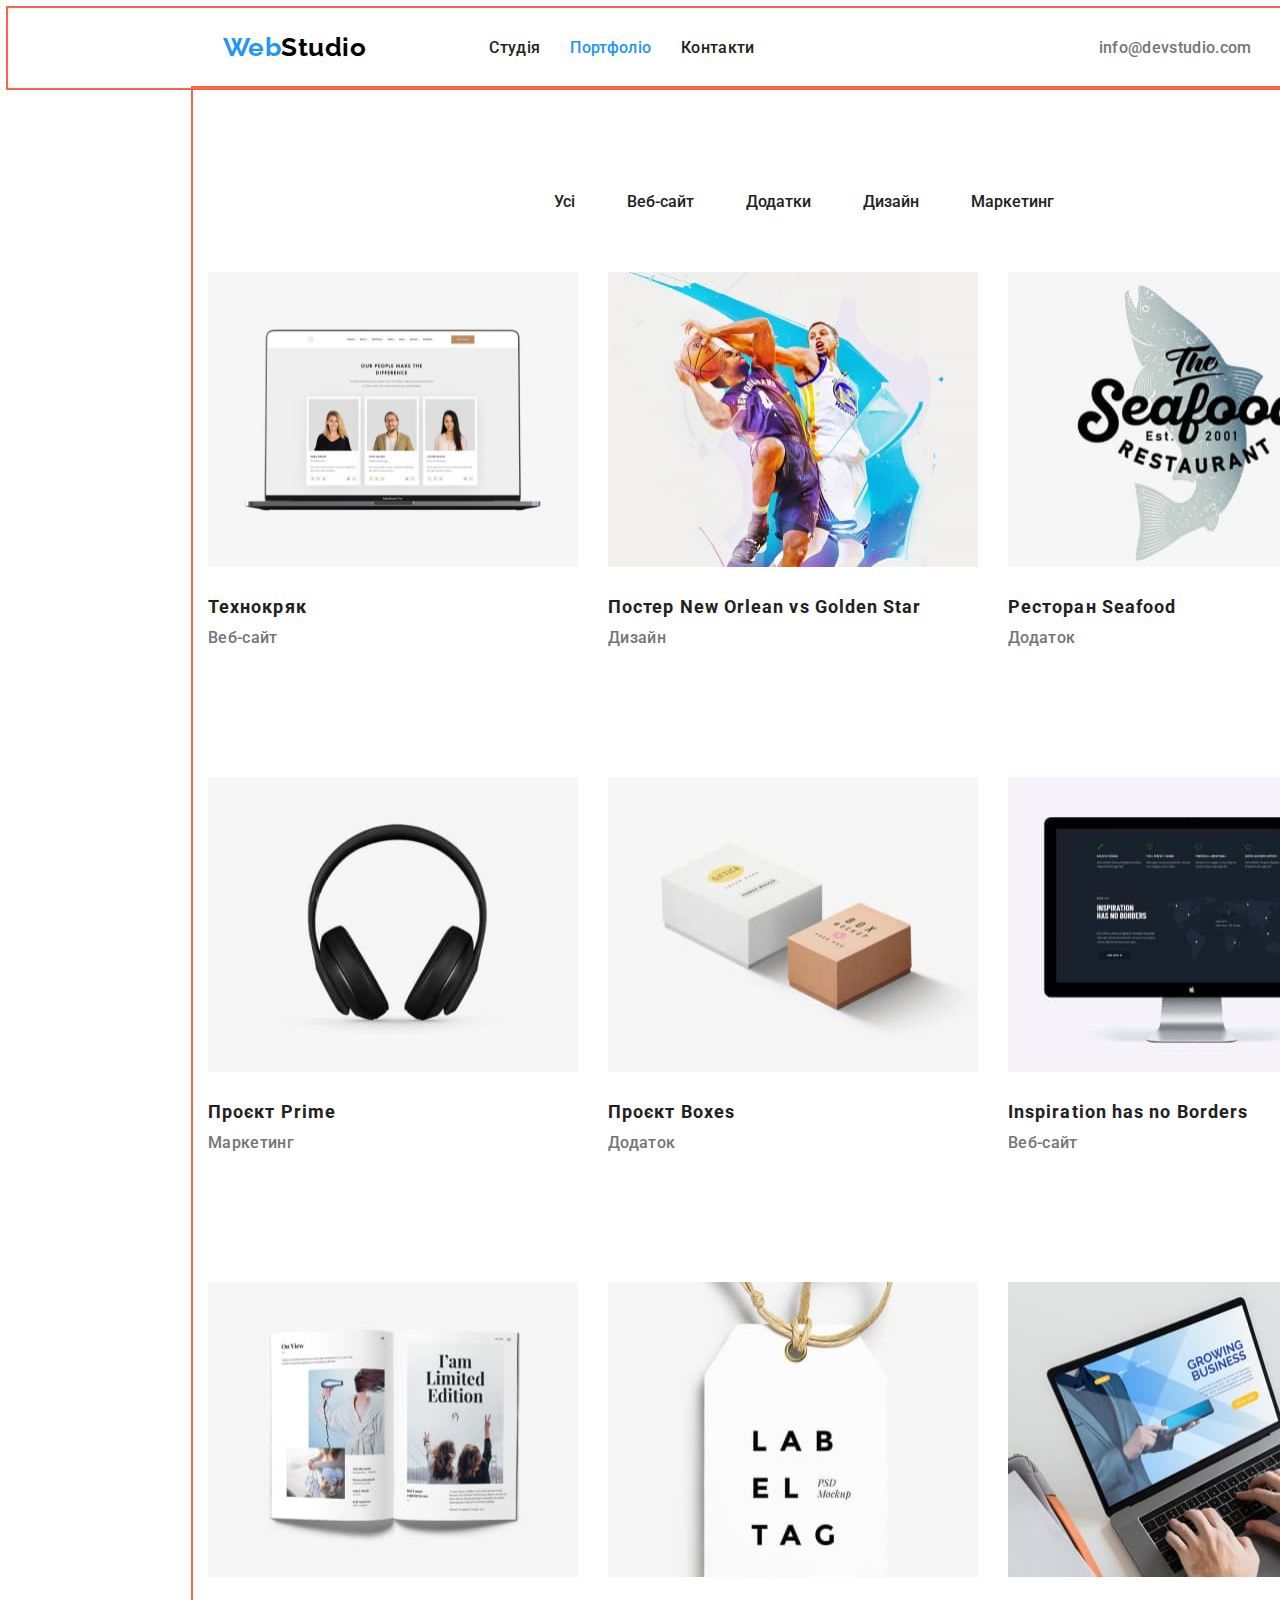
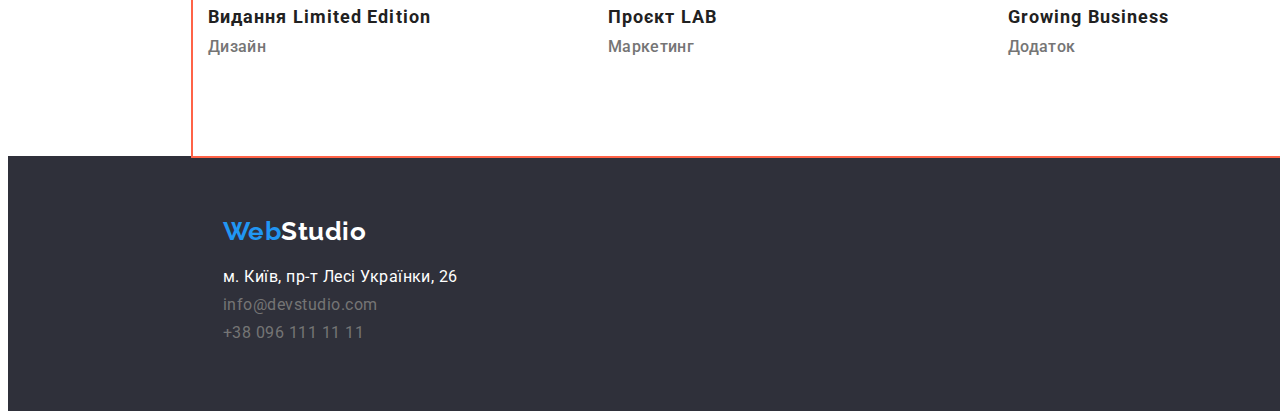
==== commit 9123580f: "1" ====
--- a/portfolio.html
+++ b/portfolio.html
@@ -31,9 +31,9 @@
                 ><span class="logoweb">Web</span>Studio</a
               >
             </li>
-            <li class=""><a class="item link" href="/index.html">Студія</a></li>
-            <li class="">
-              <a class="item link active" href="/portfolio.html">Портфоліо</a>
+            <li class=""><a class="item link" href="./index.html">Студія</a></li>
+            <li class="">
+              <a class="item link active" href="./portfolio.html">Портфоліо</a>
             </li>
             <li class=""><a class="item link" href="/">Контакти</a></li>
           </ul>
--- a/css/style.css
+++ b/css/style.css
@@ -20,7 +20,7 @@
     padding-left: 15px;
     padding-right: 15px;
     width: 1200px;
-    /* outline: 2px solid tomato; */
+    outline: 2px solid tomato; 
 }
 
 .list {
@@ -59,6 +59,7 @@
     display: flex;
     align-items: center;
     width: 1600px;
+    height: 80px;
 }
 
 
@@ -127,6 +128,8 @@
     text-align: center;
     letter-spacing: 0.06em;
     color: var(--hero-white);
+
+    padding-top: 200px;
 }
 
 
@@ -148,6 +151,9 @@
     border-radius: 4px;
     box-shadow: 0px 4px 4px rgba(0, 0, 0, 0.15);
     border-radius: 4px;
+
+    margin-top: 30px;
+    margin-left: 692px;
 }
 
 .hero-button:focus,
@@ -189,23 +195,35 @@
 
 .flex {
     display: block;
-    margin: 94px 8px 50px 0px;
-    padding: 7px 8px 7px 8px;
+     margin: 94px 8px 50px 0px;
+    /* padding: 7px 8px 7px 8px; */
+    padding: 0px 22px 0px 22px;
+    height: 40px;
 }
 /* /Button filtr */
 
-
+.visually-hidden {
+    position: absolute;
+    width: 1px;
+    height: 1px;
+    margin: -1px;
+    border: 0;
+    padding: 0;
+    white-space: nowrap;
+    clip-path: inset(100%);
+    clip: rect(0 0 0 0);
+    overflow: hidden;
+  }
 
 /* TEXT MAIN */
 
 .progres {
     display: flex;
-
+    gap: 30px;
+}
+
+.progres-div {
     padding: 94px 0px 94px 0px;
-}
-
-.progres :not(:last-child) {
-    margin-right: 30px;
 }
 
 .size-info {
@@ -218,12 +236,11 @@
     padding-bottom: 10px;
 }
 
-.info-p {
-    margin: 0;
-}
-
-.info-flex {
-    display: flex;
+.progres p {
+    font-size: 14px;
+    line-height: 1.7;
+    letter-spacing: 0.03em;
+    width: 270px;
 }
 
 /* Portfolio */
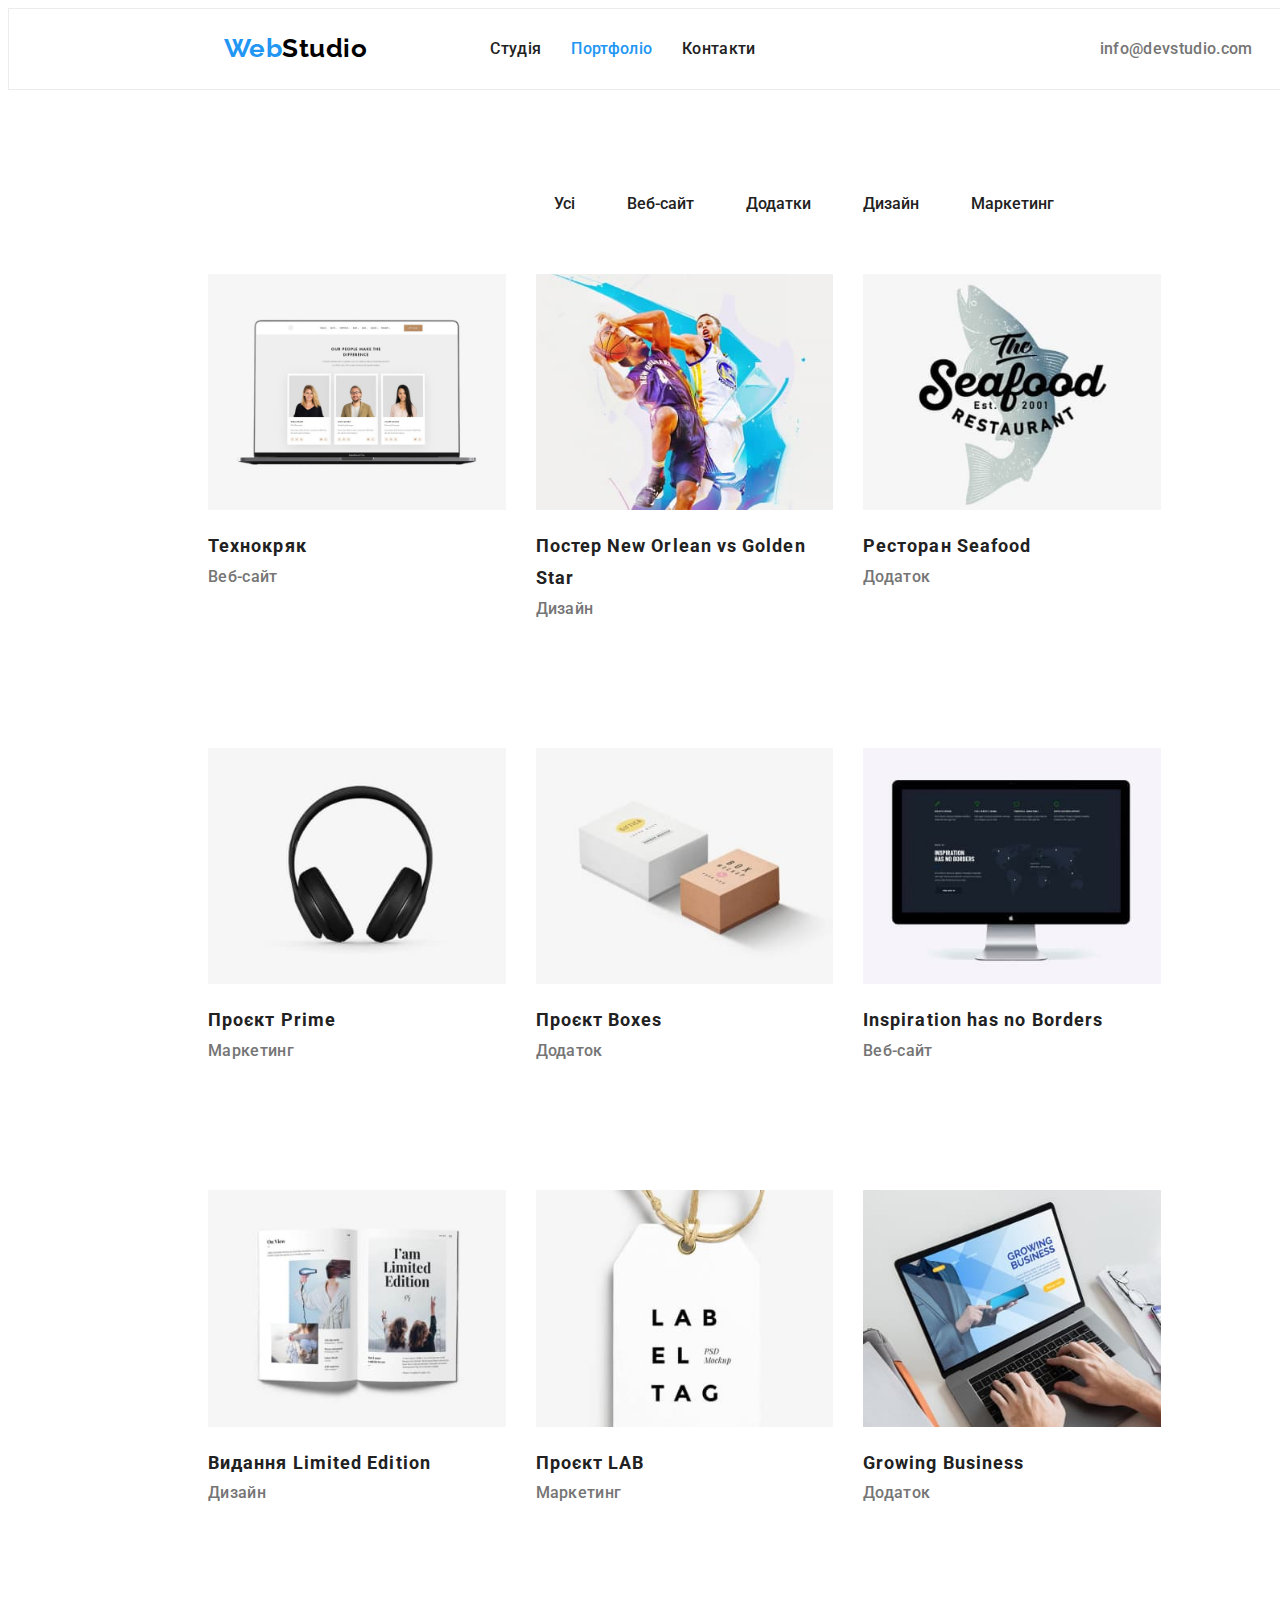
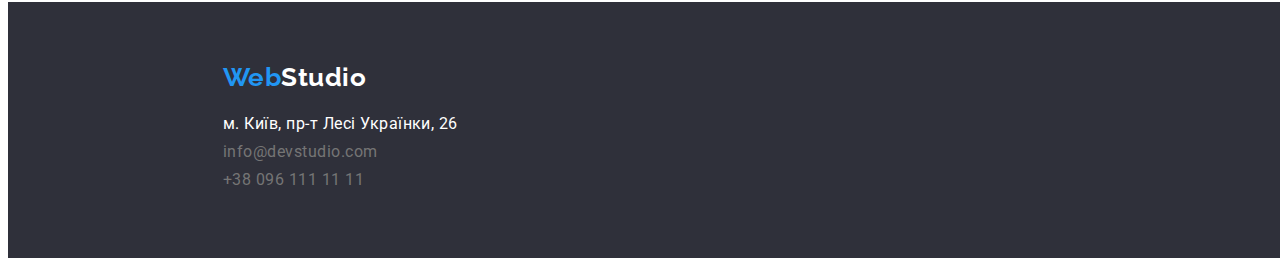
==== commit 35679fec: "кінець" ====
--- a/portfolio.html
+++ b/portfolio.html
@@ -63,19 +63,19 @@
           <h2 class="filtr">filtr</h2>
           <ul class="button filtr-flex list">
             <li class="">
-              <button class="botton-filtr flex" type="button">Усі</button>
-            </li>
-            <li class="">
-              <button class="botton-filtr flex" type="button">Веб-сайт</button>
-            </li>
-            <li class="">
-              <button class="botton-filtr flex" type="button">Додатки</button>
-            </li>
-            <li class="">
-              <button class="botton-filtr flex" type="button">Дизайн</button>
-            </li>
-            <li class="">
-              <button class="botton-filtr flex" type="button">Маркетинг</button>
+              <button class="botton-filtr flex section" type="button">Усі</button>
+            </li>
+            <li class="">
+              <button class="botton-filtr flex section" type="button">Веб-сайт</button>
+            </li>
+            <li class="">
+              <button class="botton-filtr flex section" type="button">Додатки</button>
+            </li>
+            <li class="">
+              <button class="botton-filtr flex section" type="button">Дизайн</button>
+            </li>
+            <li class="">
+              <button class="botton-filtr flex section" type="button">Маркетинг</button>
             </li>
 
             <!--Info block-->
--- a/css/style.css
+++ b/css/style.css
@@ -14,13 +14,17 @@
     width: 1600px;
 }
 
+.section {
+    padding-bottom: 94px;
+}
+
 .container {
     margin-left: auto;
     margin-right: auto;
     padding-left: 15px;
     padding-right: 15px;
     width: 1200px;
-    outline: 2px solid tomato; 
+    /* outline: 2px solid tomato;  */
 }
 
 .list {
@@ -35,6 +39,15 @@
     padding: 0;
 }
 
+img {
+    display: block;
+    max-width: 100%;
+    height: auto;
+
+}
+
+
+
 /* LogoTipe (logo span) */
 
 .logo {
@@ -60,6 +73,8 @@
     align-items: center;
     width: 1600px;
     height: 80px;
+
+    border: 1px solid #ECECEC;
 }
 
 
@@ -223,7 +238,7 @@
 }
 
 .progres-div {
-    padding: 94px 0px 94px 0px;
+    padding-top: 94px;
 }
 
 .size-info {
@@ -256,15 +271,10 @@
 }
 
 
-.us-team {
-    padding: 0px 0px 94px 0px;
-    margin: 0;
-}
 
 .img-work {
     display: flex;
     gap: 30px;
-    padding: 0px 0px 94px 0px;
     margin: 0;
 }
 
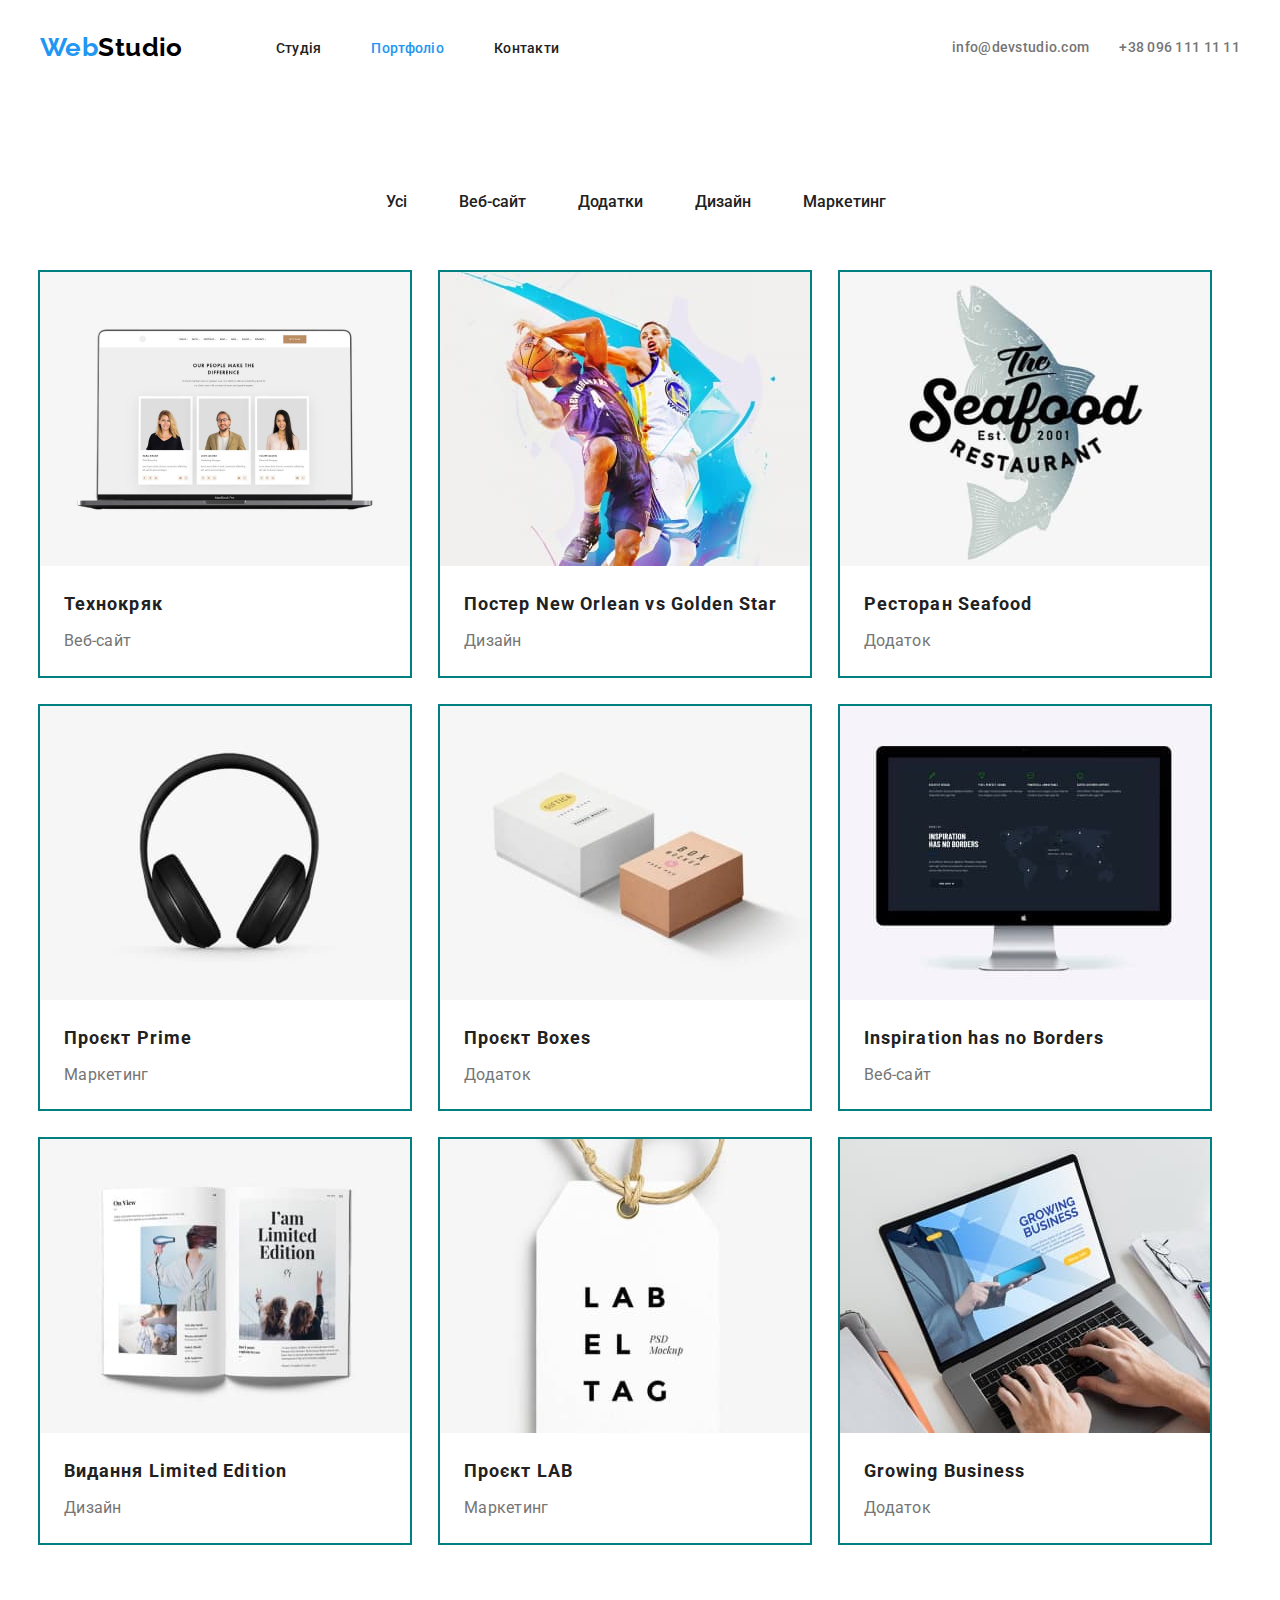
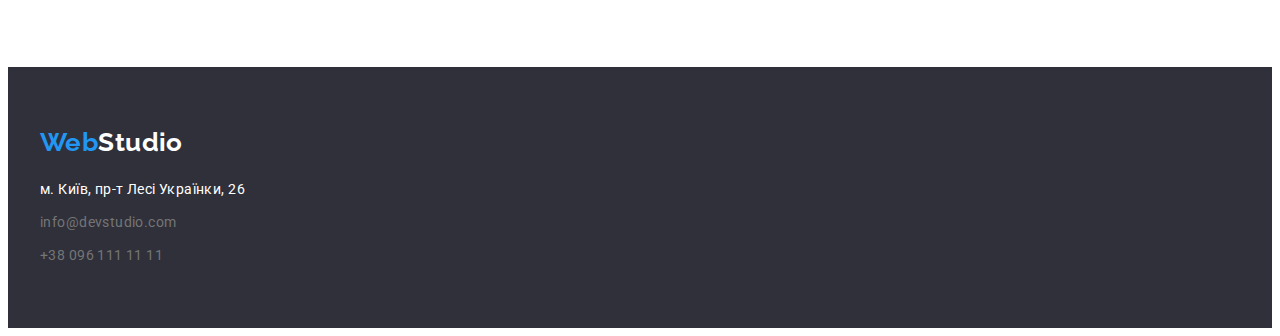
==== commit 1715b03a: "chache" ====
--- a/portfolio.html
+++ b/portfolio.html
@@ -24,28 +24,28 @@
     <!--SiteBar-->
     <header>
       <div class="header-container container">
+        <a class="logo list" lang="en" href="/"
+          ><span class="logoweb">Web</span>Studio</a
+        >
         <nav>
           <ul class="heder-list list">
-            <li class="item">
-              <a class="logo list" lang="en" href="/"
-                ><span class="logoweb">Web</span>Studio</a
-              >
-            </li>
-            <li class=""><a class="item link" href="./index.html">Студія</a></li>
-            <li class="">
+            <li>
+              <a class="item link" href="./index.html">Студія</a>
+            </li>
+            <li>
               <a class="item link active" href="./portfolio.html">Портфоліо</a>
             </li>
-            <li class=""><a class="item link" href="/">Контакти</a></li>
+            <li><a class="item link" href="/">Контакти</a></li>
           </ul>
         </nav>
-        <div>
-          <ul class="adres-headerr heder-list-con list">
-            <li class=" ">
+        <div class="heder-list-con">
+          <ul class="adres-headerr list">
+            <li>
               <a class="list item" href="mailto:info@devstudio.com"
                 >info@devstudio.com</a
               >
             </li>
-            <li class="">
+            <li>
               <a class="list item" href="tel:+380961111111"
                 >+38 096 111 11 11</a
               >
@@ -58,136 +58,169 @@
     <!--All info + filtr-->
 
     <main>
-      <section class="main">
+      <section class="main section reset">
         <div class="container">
-          <h2 class="filtr">filtr</h2>
+          <h1 class="filtr">filtr</h1>
           <ul class="button filtr-flex list">
-            <li class="">
-              <button class="botton-filtr flex section" type="button">Усі</button>
-            </li>
-            <li class="">
-              <button class="botton-filtr flex section" type="button">Веб-сайт</button>
-            </li>
-            <li class="">
-              <button class="botton-filtr flex section" type="button">Додатки</button>
-            </li>
-            <li class="">
-              <button class="botton-filtr flex section" type="button">Дизайн</button>
-            </li>
-            <li class="">
-              <button class="botton-filtr flex section" type="button">Маркетинг</button>
-            </li>
-
+            <li>
+              <button class="botton-filtr" type="button">Усі</button>
+            </li>
+            <li>
+              <button class="botton-filtr" type="button">Веб-сайт</button>
+            </li>
+            <li>
+              <button class="botton-filtr" type="button">Додатки</button>
+            </li>
+            <li>
+              <button class="botton-filtr" type="button">Дизайн</button>
+            </li>
+            <li>
+              <button class="botton-filtr" type="button">Маркетинг</button>
+            </li>
+            </ul>
+            </div>
             <!--Info block-->
 
-            <li class="">
+            <div class="container">
               <ul class="menu card-set list">
-                <li class="menu-tehno items">
-                  <a class="link" href="">
-                    <img
-                      src="./images/page2/page8.jpg"
-                      alt="laptop"
-                      width="370"
-                      height="295"
-                    />
-                    <h3 class="menu-h3">Технокряк</h3>
-                    <p class="menu-p">Веб-сайт</p>
+                <li class="items">
+                  <a class="link" href="">
+                      <img
+                        src="./images/page2/page8.jpg"
+                        alt="laptop"
+                        width="370"
+                        height="295"
+                      />
+                      <div class="text-div">
+                        <h2 class="menu-h2">Технокряк</h2>
+                        <p class="menu-p">Веб-сайт</p>
+                      </div>
                   </a>
                 </li>
                 <li class="menu-disayn items">
                   <a class="link" href="">
-                    <img
-                      src="./images/page2/page1.jpg"
-                      alt="bascetbal"
-                      width="370"
-                      height="295"
-                    />
-                    <h3 class="menu-h3">Постер New Orlean vs Golden Star</h3>
-                    <p class="menu-p">Дизайн</p>
+                      <img
+                        src="./images/page2/page1.jpg"
+                        alt="bascetbal"
+                        width="370"
+                        height="295"
+                      />
+                      <div class="text-div">
+                        <h2 class="menu-h2">
+                          Постер New Orlean vs Golden Star
+                        </h2>
+                        <p class="menu-p">Дизайн</p>
+                      </div>
+
                   </a>
                 </li>
                 <li class="menu-restoran items">
                   <a class="link" href="">
-                    <img
-                      src="./images/page2/page2.jpg"
-                      alt="fishpage"
-                      width="370"
-                      height="295"
-                    />
-                    <h3 class="menu-h3">Ресторан Seafood</h3>
-                    <p class="menu-p">Додаток</p>
+                      <img
+                        src="./images/page2/page2.jpg"
+                        alt="fishpage"
+                        width="370"
+                        height="295"
+                      />
+                      <div class="text-div">
+                        <h2 class="menu-h2">Ресторан Seafood</h2>
+                        <p class="menu-p">Додаток</p>
+                      </div>
+
                   </a>
                 </li>
                 <li class="menu-market items">
                   <a class="link" href="">
-                    <img
-                      src="./images/page2/page3.jpg"
-                      alt="lsten"
-                      width="370"
-                      height="295"
-                    />
-                    <h3 class="menu-h3">Проєкт Prime</h3>
-                    <p class="menu-p">Маркетинг</p>
+                      <img
+                        src="./images/page2/page3.jpg"
+                        alt="lsten"
+                        width="370"
+                        height="295"
+                      />
+                      <div class="text-div">
+                        <h2 class="menu-h2">Проєкт Prime</h2>
+                        <p class="menu-p">Маркетинг</p>
+                      </div>
+
                   </a>
                 </li>
                 <li class="menu-proekt items">
                   <a class="link" href="">
-                    <img
-                      src="./images/page2/page4.jpg"
-                      alt="box"
-                      width="370"
-                      height="295"
-                    />
-                    <h3 class="menu-h3">Проєкт Boxes</h3>
-                    <p class="menu-p">Додаток</p>
+
+                      <img
+                        src="./images/page2/page4.jpg"
+                        alt="box"
+                        width="370"
+                        height="295"
+                      />
+                      <div class="text-div">
+                        <h2 class="menu-h2">Проєкт Boxes</h2>
+                        <p class="menu-p">Додаток</p>
+                      </div>
+
                   </a>
                 </li>
                 <li class="menu-web items">
                   <a class="link" href="">
-                    <img
-                      src="./images/page2/page9.jpg"
-                      alt="imac"
-                      width="370"
-                      height="295"
-                    />
-                    <h3 class="menu-h3">Inspiration has no Borders</h3>
-                    <p class="menu-p">Веб-сайт</p>
+
+                      <img
+                        src="./images/page2/page9.jpg"
+                        alt="imac"
+                        width="370"
+                        height="295"
+                      />
+                      <div class="text-div">
+                        <h2 class="menu-h2">Inspiration has no Borders</h2>
+                        <p class="menu-p">Веб-сайт</p>
+                      </div>
+
                   </a>
                 </li>
                 <li class="menu-limited items">
                   <a class="link" href="">
-                    <img
-                      src="./images/page2/page5.jpg"
-                      alt="book"
-                      width="370"
-                      height="295"
-                    />
-                    <h3 class="menu-h3">Видання Limited Edition</h3>
-                    <p class="menu-p">Дизайн</p>
+
+                      <img
+                        src="./images/page2/page5.jpg"
+                        alt="book"
+                        width="370"
+                        height="295"
+                      />
+                      <div class="text-div">
+                        <h2 class="menu-h2">Видання Limited Edition</h2>
+                        <p class="menu-p">Дизайн</p>
+                      </div>
+
                   </a>
                 </li>
                 <li class="menu-mark items">
                   <a class="link" href="">
-                    <img
-                      src="./images/page2/page6.jpg"
-                      alt="sale"
-                      width="370"
-                      height="295"
-                    />
-                    <h3 class="menu-h3">Проєкт LAB</h3>
-                    <p class="menu-p">Маркетинг</p>
+
+                      <img
+                        src="./images/page2/page6.jpg"
+                        alt="sale"
+                        width="370"
+                        height="295"
+                      />
+                      <div class="text-div">
+                        <h2 class="menu-h2">Проєкт LAB</h2>
+                        <p class="menu-p">Маркетинг</p>
+                      </div>
+
                   </a>
                 </li>
                 <li class="menu-busines items">
                   <a class="link" href="">
-                    <img
-                      src="./images/page2/page7.jpg"
-                      alt="deloper"
-                      width="370"
-                      height="295"
-                    />
-                    <h3 class="menu-h3">Growing Business</h3>
-                    <p class="menu-p">Додаток</p>
+
+                      <img
+                        src="./images/page2/page7.jpg"
+                        alt="deloper"
+                        width="370"
+                        height="295"
+                      />
+                      <div class="text-div">
+                        <h2 class="menu-h2">Growing Business</h2>
+                        <p class="menu-p">Додаток</p>
+                      </div>
                   </a>
                 </li>
               </ul>
@@ -199,8 +232,8 @@
 
     <!--adress footer-->
 
-    <footer>
-      <div class="footer-all">
+    <footer class="footer-all">
+      <div class="container">
         <a class="logo-footer list" lang="en" href="/"
           ><span class="logoweb">Web</span>Studio</a
         >
--- a/css/style.css
+++ b/css/style.css
@@ -4,6 +4,7 @@
     --p-color:#757575;
     --hero-white: #ffffff;
     --fon:#2F303A;
+    --backraund-usteam: #F5F4FA;
 }
 
 /* King tags */
@@ -11,11 +12,21 @@
     color: var(--p-color);
     font-family: Roboto, sans-serif;
     letter-spacing: 0.03em;
-    width: 1600px;
+    font-size: 14px;
+    font-style: normal;
+}
+
+
+.reset {
+    padding-top: 0;
+}
+
+.resset-b {
+    padding-bottom: 0;
 }
 
 .section {
-    padding-bottom: 94px;
+    padding: 94px 0px;
 }
 
 .container {
@@ -58,7 +69,9 @@
     line-height: 1.2;
 
     margin-right: 93px;
-    margin-left: 200px;
+
+    padding-top: 24px;
+    padding-bottom: 25px;
     }
 
 .logoweb {
@@ -71,10 +84,6 @@
 .header-container {
     display: flex;
     align-items: center;
-    width: 1600px;
-    height: 80px;
-
-    border: 1px solid #ECECEC;
 }
 
 
@@ -88,20 +97,20 @@
 .heder-list {
     display: flex;
     align-items: center;
-    gap: 30px;
+    gap: 50px;
 }
 
 .heder-list-con {
     display: flex;
     align-items: center;
-    gap: 30px;
-    padding-left: 344px;
+    margin-left: auto; 
 }
 
 .link {
     color: var(--brand-color);
     text-decoration:none;
     font-weight: 500;
+    font-size: 14px;
     line-height: 16px;
     letter-spacing: 0.02em;
 }
@@ -113,12 +122,12 @@
 
 
 .adres-headerr {
+    display: flex;
     color: var(--p-color);
     font-weight: 500;
     line-height: 1.14;
     letter-spacing: 0.02em;
-    
-    margin: 0;
+    gap: 30px;
 }
 
 .adres-headerr a:focus,
@@ -131,12 +140,14 @@
 
 .hero {
     background-color: #2F303A;
-    height: 600px;
-    width: 1600px;
+    padding-top: 200px;
+    padding-bottom: 200px;
+    text-align: center;
 }
 
 
 .hero-text {
+    font-style: normal;
     font-weight: 900;
     font-size: 44px;
     line-height: 1.36;
@@ -144,7 +155,9 @@
     letter-spacing: 0.06em;
     color: var(--hero-white);
 
-    padding-top: 200px;
+    margin-left: auto;
+    margin-right: auto;
+    width: 696px;
 }
 
 
@@ -154,21 +167,17 @@
     font-family: 'Roboto';
     cursor: pointer; 
     background: var(--bacraund-color-button);
-    border-radius: 4px;
     color: var(--hero-white);
     font-weight: 700;
     font-size: 16px;
     line-height: 1.8;
 
     min-height: 50px;
-
+    border: 0;
     padding: 10px 32px;
     border-radius: 4px;
     box-shadow: 0px 4px 4px rgba(0, 0, 0, 0.15);
-    border-radius: 4px;
-
     margin-top: 30px;
-    margin-left: 692px;
 }
 
 .hero-button:focus,
@@ -192,6 +201,12 @@
     border: 0;
     background-color: var(--hero-white);
     border-radius: 4px;
+
+    display: block;
+    margin-bottom: 50px;
+    padding: 0px 22px 0px 22px;
+    height: 40px;
+    margin-right: 8px;
 }
 
 .botton-filtr:focus, 
@@ -208,13 +223,6 @@
 
 }
 
-.flex {
-    display: block;
-     margin: 94px 8px 50px 0px;
-    /* padding: 7px 8px 7px 8px; */
-    padding: 0px 22px 0px 22px;
-    height: 40px;
-}
 /* /Button filtr */
 
 .visually-hidden {
@@ -237,9 +245,7 @@
     gap: 30px;
 }
 
-.progres-div {
-    padding-top: 94px;
-}
+
 
 .size-info {
     font-weight: 700;
@@ -248,7 +254,7 @@
     text-transform: uppercase;
     color: var(--brand-color);
 
-    padding-bottom: 10px;
+    margin-bottom: 10px;
 }
 
 .progres p {
@@ -267,7 +273,7 @@
     text-align: center;
     color: var(--brand-color);
 
-    padding-bottom: 50px;
+    margin-bottom: 50px;
 }
 
 
@@ -283,11 +289,11 @@
 .us-team {
     display: flex;
     gap: 30px;
+    background-color: var(--backraund-usteam);
 }
 
 .d-block li {
     width: 270px;
-    min-height: 368px;
     box-shadow: 0px 1px 3px rgba(0, 0, 0, 0.12), 0px 1px 1px rgba(0, 0, 0, 0.14), 0px 2px 1px rgba(0, 0, 0, 0.2);
     border-radius: 0px 0px 4px 4px;
 }
@@ -298,12 +304,16 @@
     line-height: 1.18;
     color: var(--brand-color);
 
-    padding-bottom: 10px;
+    margin-top: 30px;
+    text-align: center;
+    margin-bottom: 10px;
 }
 
 .delopers-p {
     font-size: 16px;
     line-height: 1.9;
+    text-align: center;
+    margin-bottom: 30px;
 }
 
 
@@ -324,9 +334,9 @@
 
 /* Menu portfolio */
 
-.menu {
+/* .menu {
     margin-top: 34px;
-}
+} */
 
 
 .menu-p {
@@ -338,7 +348,7 @@
     margin-top: 4px;
 }
 
-.menu-h3 {
+.menu-h2 {
     font-weight: 700;
     font-size: 18px;
     line-height: 1.77;
@@ -366,22 +376,24 @@
     font-weight: 700;
     font-size: 26px;
     line-height: 1.2;
-
-    padding-left: 215px;
 }
 
 .adres-footer {
     color: var(--p-color);
     font-style: normal;
+    font-weight: 400;
+    font-size: 14px;
+    line-height: 1.7;
+
 }
 
 .addres .addres-ul {
-    margin-left: 215px;
+
     margin-top: 20px;
     padding: 0;
 }
 
-.addres-ul li {
+.addres-ul li:not(:last-child) {
     margin-bottom: 9px;
 }
 
@@ -392,44 +404,62 @@
 .str {
     color: var(--hero-white);
     font-style:normal;
+    font-weight: 400;
+    font-size: 14px;
+    line-height: 1.7;
 }
 
 .footer-all {
     background-color: var(--fon);
     padding-top: 60px;
     padding-bottom: 60px;
-    width: 1600px;
-}
+}
+
+/* Table */
 
 .card-set {
     display: flex;
     flex-wrap: wrap;
-    gap: 30px;
-    padding: 0;
-    list-style: none;
-    margin-top: 0;
   }
   
-  .items {
-    flex-basis: calc((100% - 10px) / 4);
-    background-color: #fff;
-    border-radius: 4px;
-    margin-bottom: 94px;
+.items {
+    outline: 2px solid teal;
+    margin-right: 30px;
+    margin-bottom: 30px;
+}
+
+.items:nth-child(3n) {
+    margin-right: 0;
+}
+
+.list-items:nth-last-child(-n + 3) {
+    margin-bottom: 0;
   }
 
-  .items:hover {
+.items:hover {
     background-color: #fff;
     border-radius: 4px;
     box-shadow: 0px 2px 1px -1px rgba(0, 0, 0, 0.2),
       0px 1px 1px 0px rgba(0, 0, 0, 0.14), 0px 1px 3px 0px rgba(0, 0, 0, 0.12);
   }
-  
-  .items h2 {
-    margin-top: 0;
-    font-size: 20px;
+
+  .menu-h2 {
+    font-style: normal;
+    font-weight: 700;
+    font-size: 18px;
+    line-height: 2; 
+    letter-spacing: 0.06em;  
+    color: var(--brand-color);
+
+    margin: 20px 24px 4px 24px;
   }
-  
-  .items p {
-    margin: 0;
-  }
-
+.menu-p {
+    font-family: 'Roboto';
+    font-style: normal;
+    font-weight: 400;
+    font-size: 16px;
+    line-height: 1.85;
+
+    margin: 0px 24px 20px 24px;
+}
+
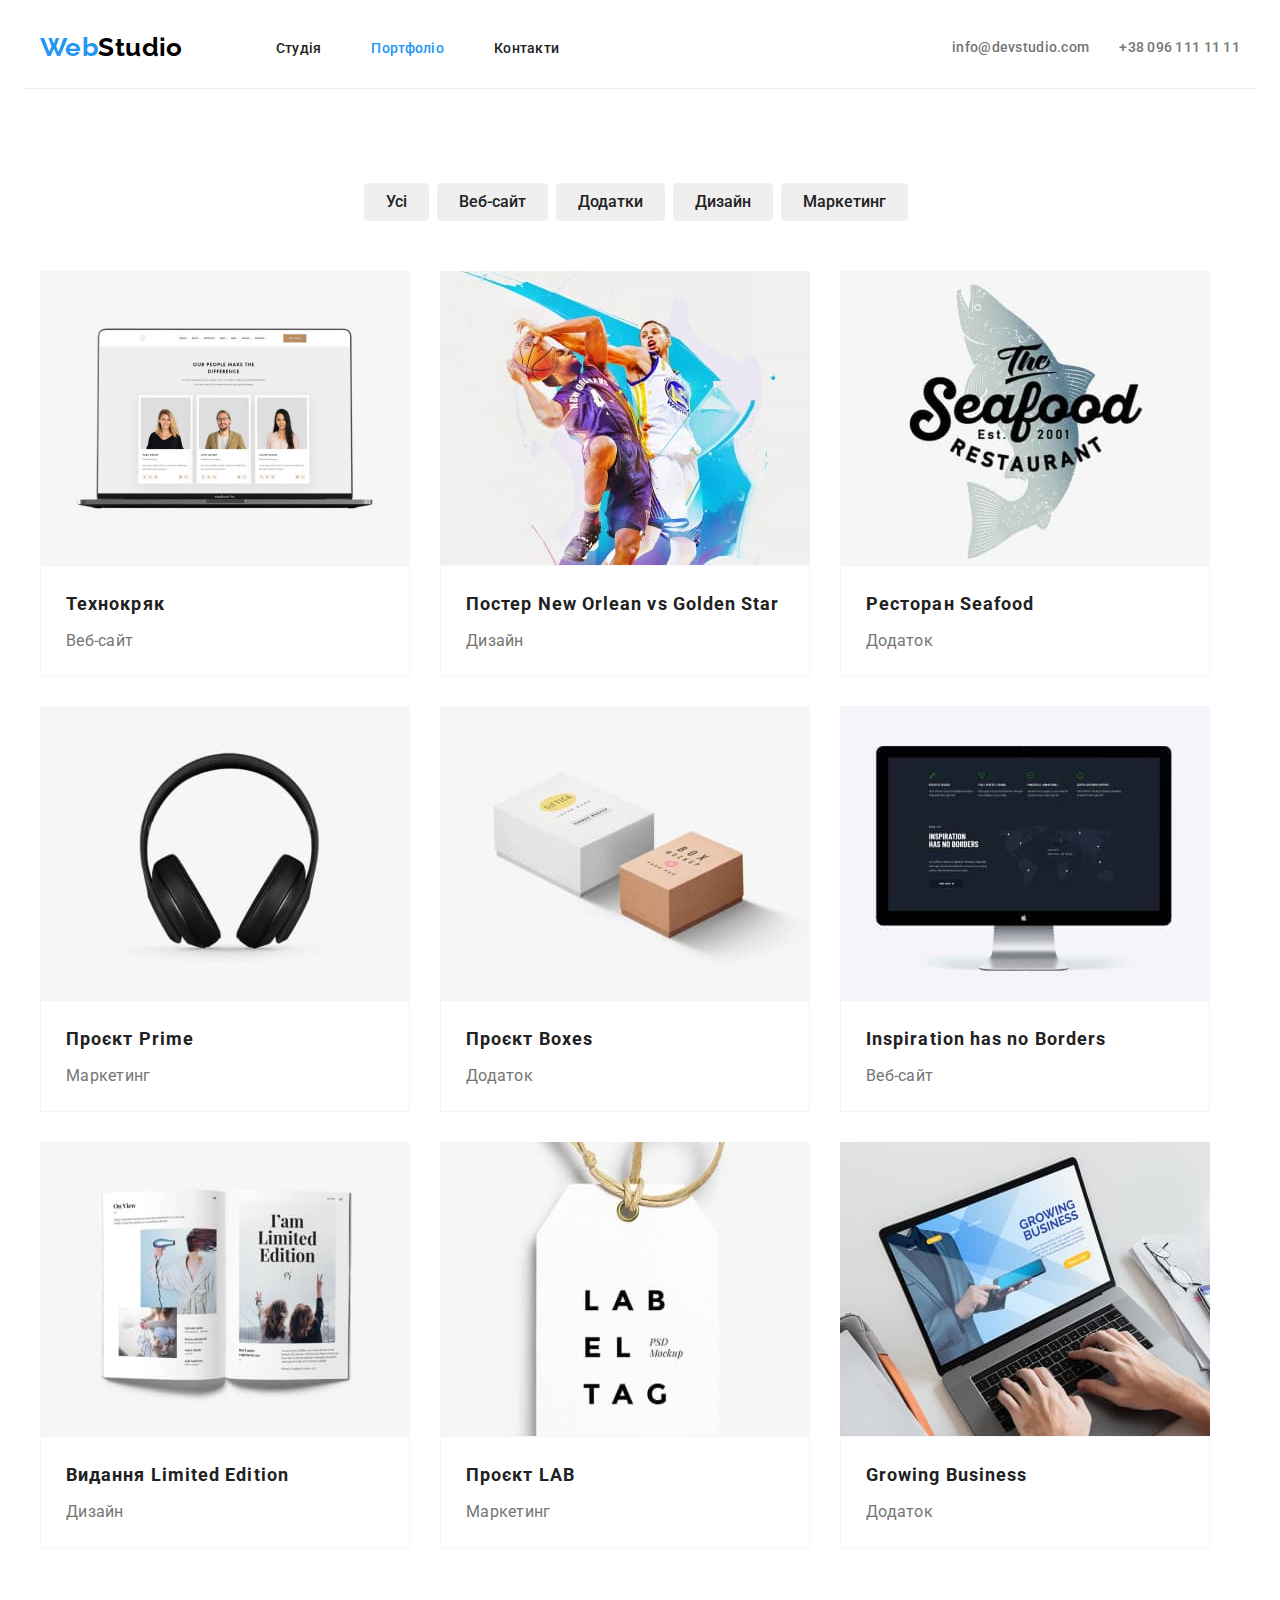
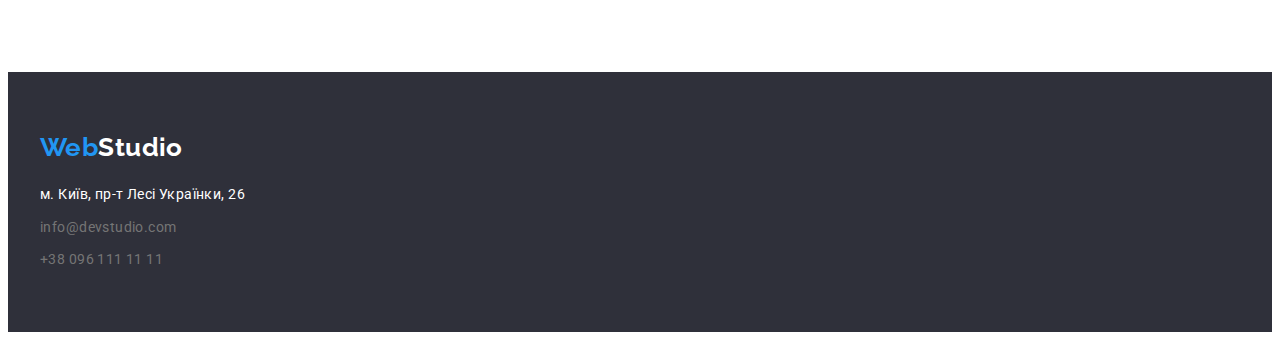
==== commit 7315eb22: "The end chayche" ====
--- a/portfolio.html
+++ b/portfolio.html
@@ -23,7 +23,7 @@
   <body>
     <!--SiteBar-->
     <header>
-      <div class="header-container container">
+      <div class="header-container container bord">
         <a class="logo list" lang="en" href="/"
           ><span class="logoweb">Web</span>Studio</a
         >
@@ -58,7 +58,7 @@
     <!--All info + filtr-->
 
     <main>
-      <section class="main section reset">
+      <section class=" section">
         <div class="container">
           <h1 class="filtr">filtr</h1>
           <ul class="button filtr-flex list">
--- a/css/style.css
+++ b/css/style.css
@@ -17,9 +17,9 @@
 }
 
 
-.reset {
+.section.reset { 
     padding-top: 0;
-}
+ } 
 
 .resset-b {
     padding-bottom: 0;
@@ -86,6 +86,9 @@
     align-items: center;
 }
 
+.bord {
+    border-bottom: 1px solid #ECECEC;
+}
 
 .item {
     display: block;
@@ -147,6 +150,7 @@
 
 
 .hero-text {
+    text-transform: uppercase;
     font-style: normal;
     font-weight: 900;
     font-size: 44px;
@@ -199,18 +203,20 @@
     color: var(--brand-color);
     text-align: center;
     border: 0;
-    background-color: var(--hero-white);
     border-radius: 4px;
-
     display: block;
-    margin-bottom: 50px;
-    padding: 0px 22px 0px 22px;
-    height: 40px;
+    padding: 6px 22px;
     margin-right: 8px;
 }
+
+.botton-filtr :last-child {
+    margin-right: 0;
+}
+
 
 .botton-filtr:focus, 
 .botton-filtr:hover {
+    cursor: pointer;
     background-color: var(--bacraund-color-button);
     color: var(--hero-white);
 
@@ -220,7 +226,7 @@
     display: flex;
     justify-content: center;
     flex-wrap: wrap;
-
+    margin-bottom: 50px;
 }
 
 /* /Button filtr */
@@ -293,6 +299,7 @@
 }
 
 .d-block li {
+    background-color: var(--hero-white);
     width: 270px;
     box-shadow: 0px 1px 3px rgba(0, 0, 0, 0.12), 0px 1px 1px rgba(0, 0, 0, 0.14), 0px 2px 1px rgba(0, 0, 0, 0.2);
     border-radius: 0px 0px 4px 4px;
@@ -325,12 +332,7 @@
     cursor: pointer;
 }
 
-.botton-filtr :focus,
-.botton-filtr :hover {
-    cursor: pointer;
-    background-color: var(--bacraund-color-button);
-    color: aqua;
-}
+
 
 /* Menu portfolio */
 
@@ -338,27 +340,6 @@
     margin-top: 34px;
 } */
 
-
-.menu-p {
-    color: var(--p-color);
-    font-size: 16px;
-    line-height: 1.87;
-    text-decoration:none;
-
-    margin-top: 4px;
-}
-
-.menu-h2 {
-    font-weight: 700;
-    font-size: 18px;
-    line-height: 1.77;
-    letter-spacing: 0.06em;
-    list-style:none;
-    text-decoration:none;
-    color: var(--brand-color);
-
-    margin-top: 20px;
-}
 
 .filtr {
     position: absolute;
@@ -420,11 +401,13 @@
 .card-set {
     display: flex;
     flex-wrap: wrap;
+
+    
   }
   
 .items {
-    outline: 2px solid teal;
-    margin-right: 30px;
+    /* flex-basis: calc(100% / 3); */
+    margin-right: 30px; 
     margin-bottom: 30px;
 }
 
@@ -436,12 +419,12 @@
     margin-bottom: 0;
   }
 
-.items:hover {
-    background-color: #fff;
+ /* .bs:hover {
+    border: 1px var(--hero-white);
     border-radius: 4px;
     box-shadow: 0px 2px 1px -1px rgba(0, 0, 0, 0.2),
       0px 1px 1px 0px rgba(0, 0, 0, 0.14), 0px 1px 3px 0px rgba(0, 0, 0, 0.12);
-  }
+  } */
 
   .menu-h2 {
     font-style: normal;
@@ -451,7 +434,7 @@
     letter-spacing: 0.06em;  
     color: var(--brand-color);
 
-    margin: 20px 24px 4px 24px;
+    margin-bottom: 4px;
   }
 .menu-p {
     font-family: 'Roboto';
@@ -459,7 +442,11 @@
     font-weight: 400;
     font-size: 16px;
     line-height: 1.85;
-
-    margin: 0px 24px 20px 24px;
-}
-
+    color: var(--p-color);
+    text-decoration:none;
+}
+
+.text-div {
+    padding: 20px 25px;
+    border: 1px solid var(--backraund-usteam);
+}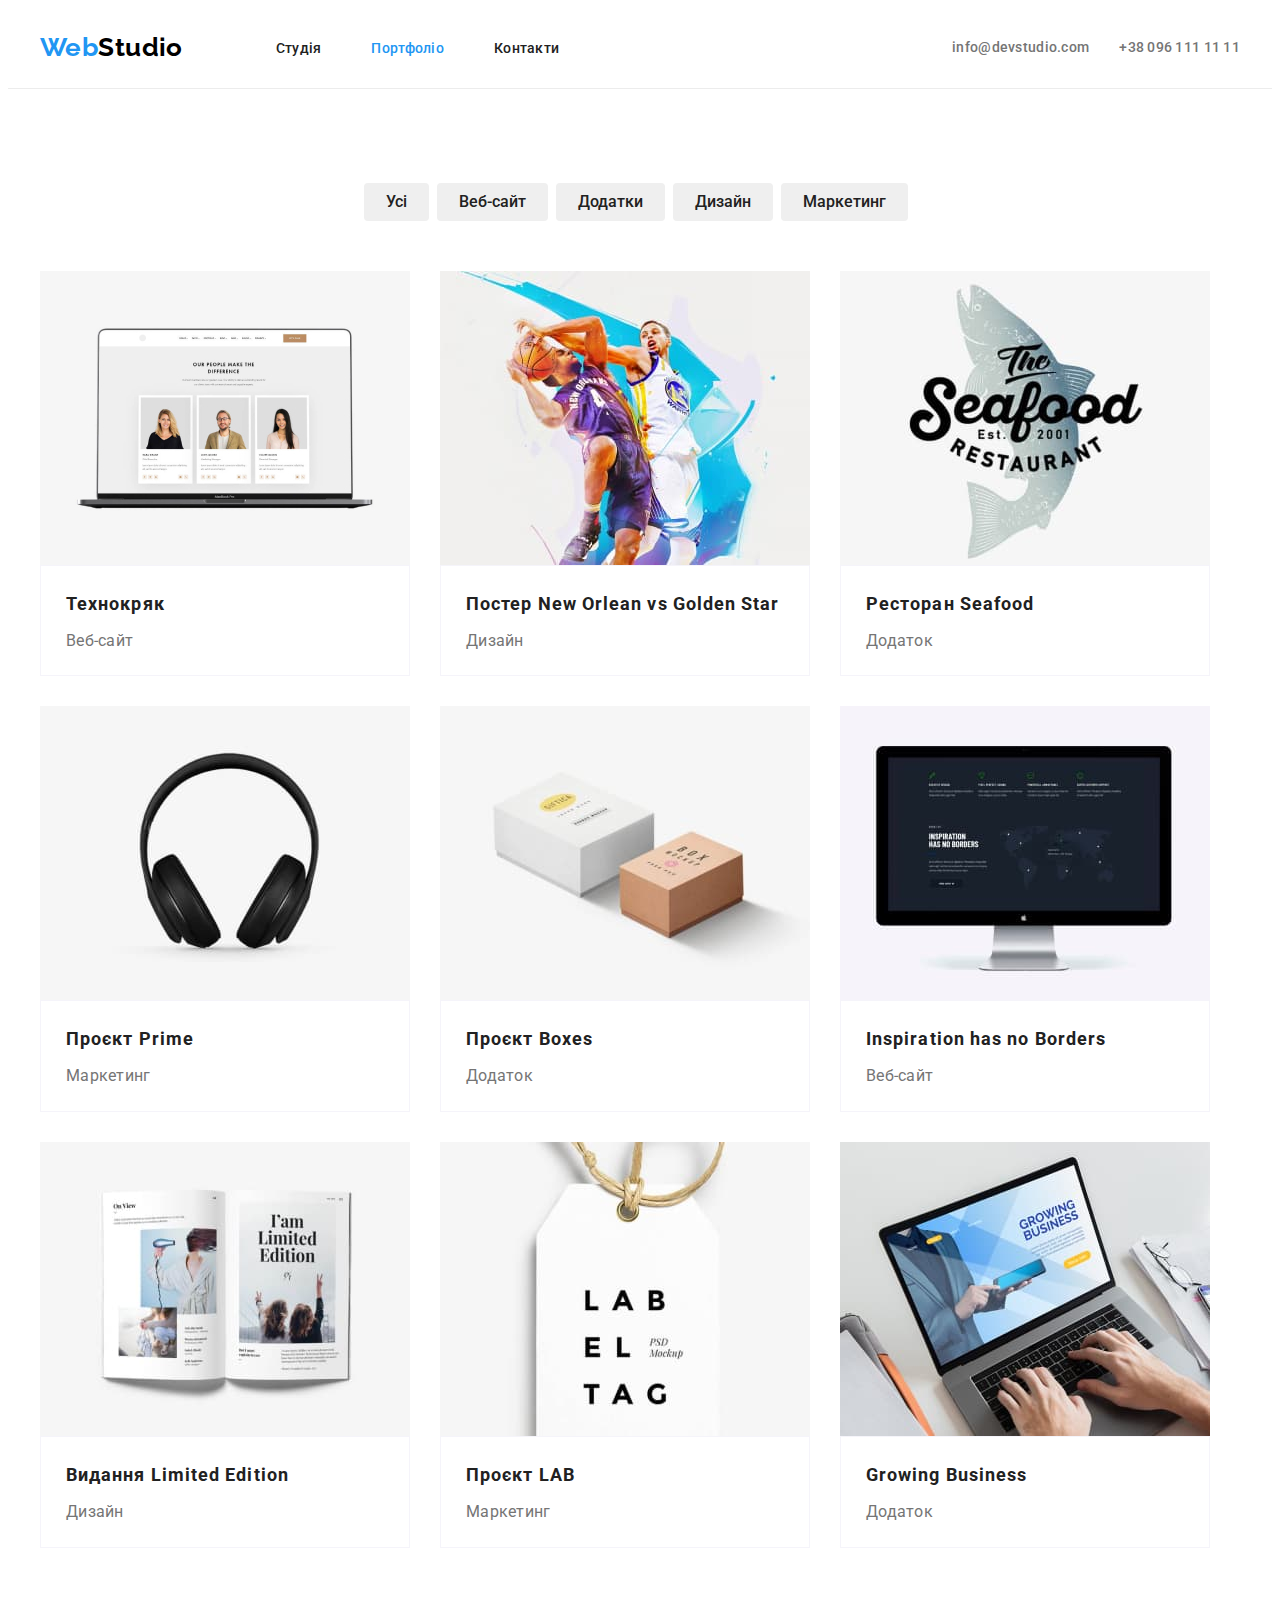
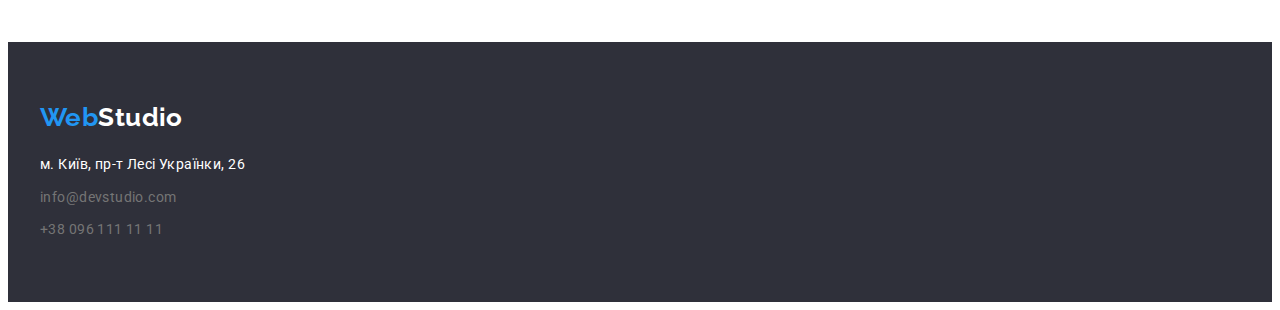
==== commit 0eea196e: "border marg and reset" ====
--- a/portfolio.html
+++ b/portfolio.html
@@ -22,8 +22,8 @@
   </head>
   <body>
     <!--SiteBar-->
-    <header>
-      <div class="header-container container bord">
+    <header class="bord">
+      <div class="header-container container ">
         <a class="logo list" lang="en" href="/"
           ><span class="logoweb">Web</span>Studio</a
         >
--- a/css/style.css
+++ b/css/style.css
@@ -401,7 +401,7 @@
 .card-set {
     display: flex;
     flex-wrap: wrap;
-
+    margin-bottom: -30px;
     
   }
   
